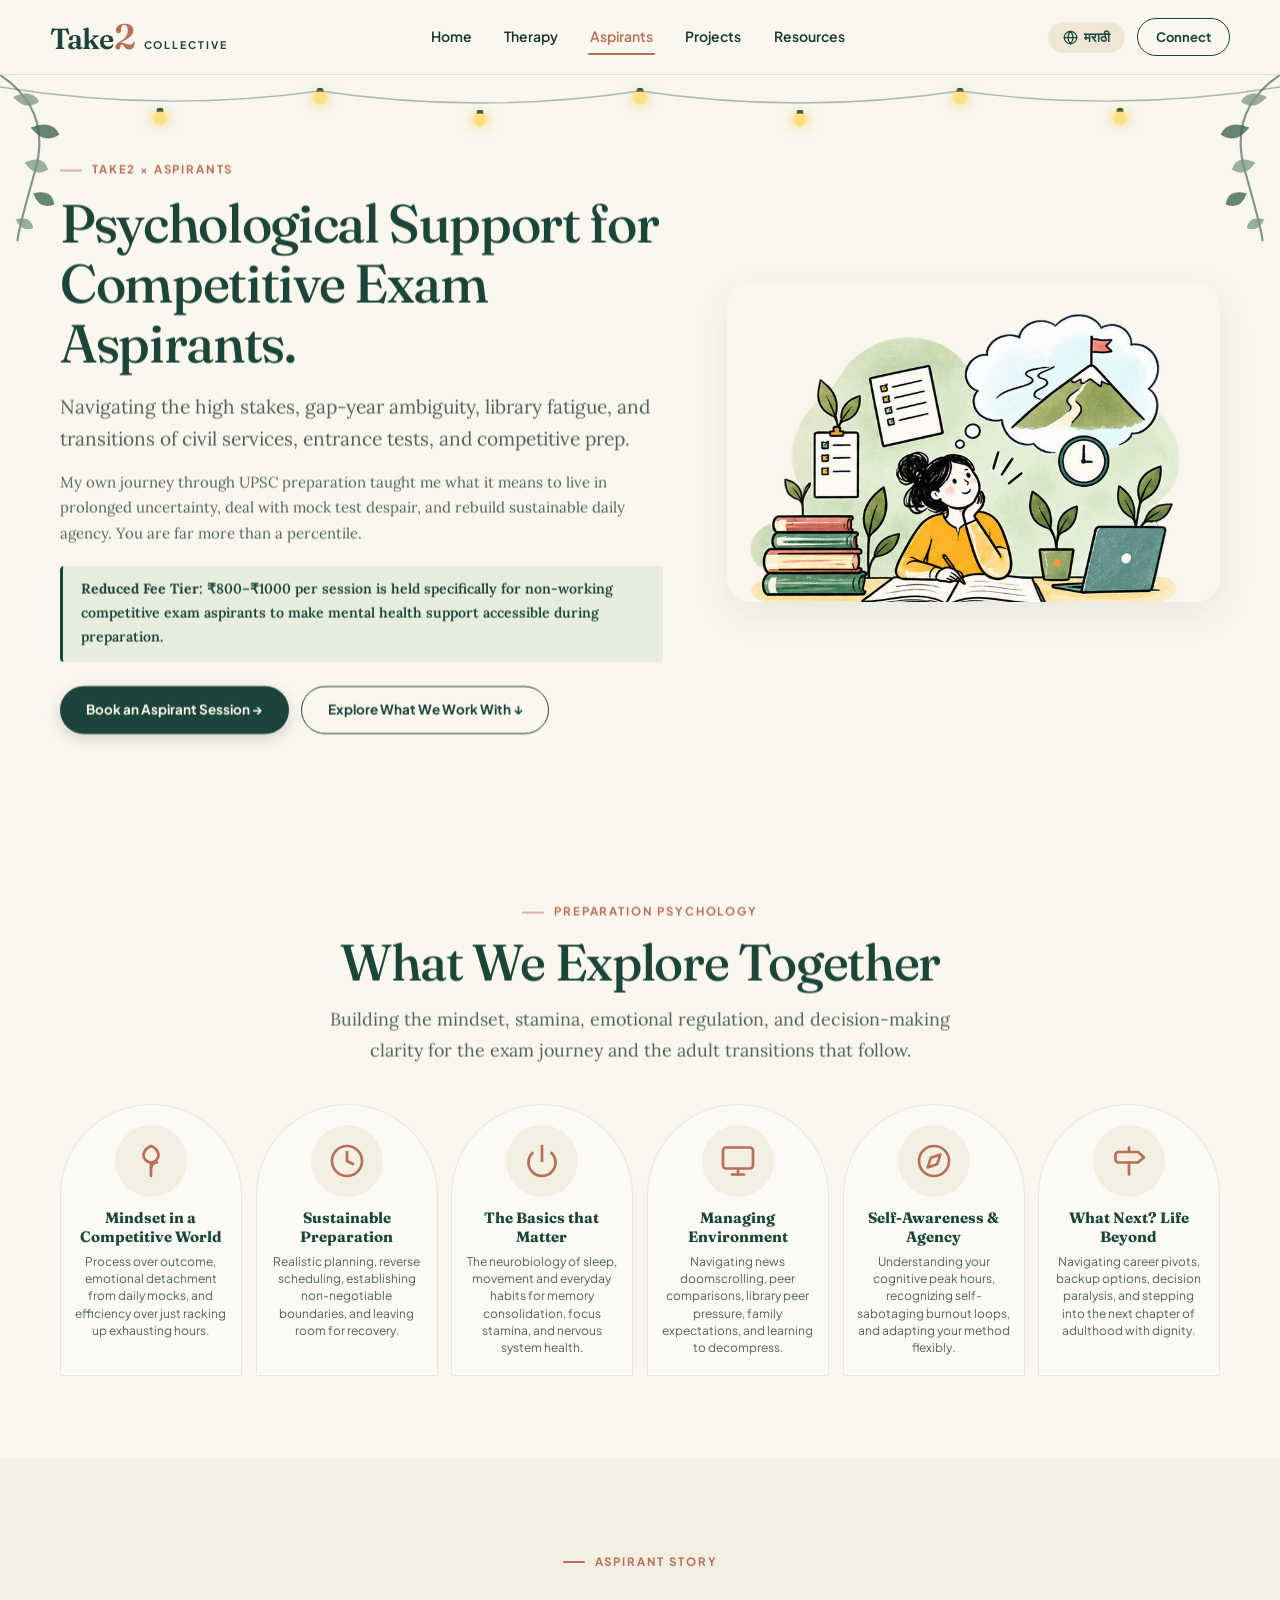
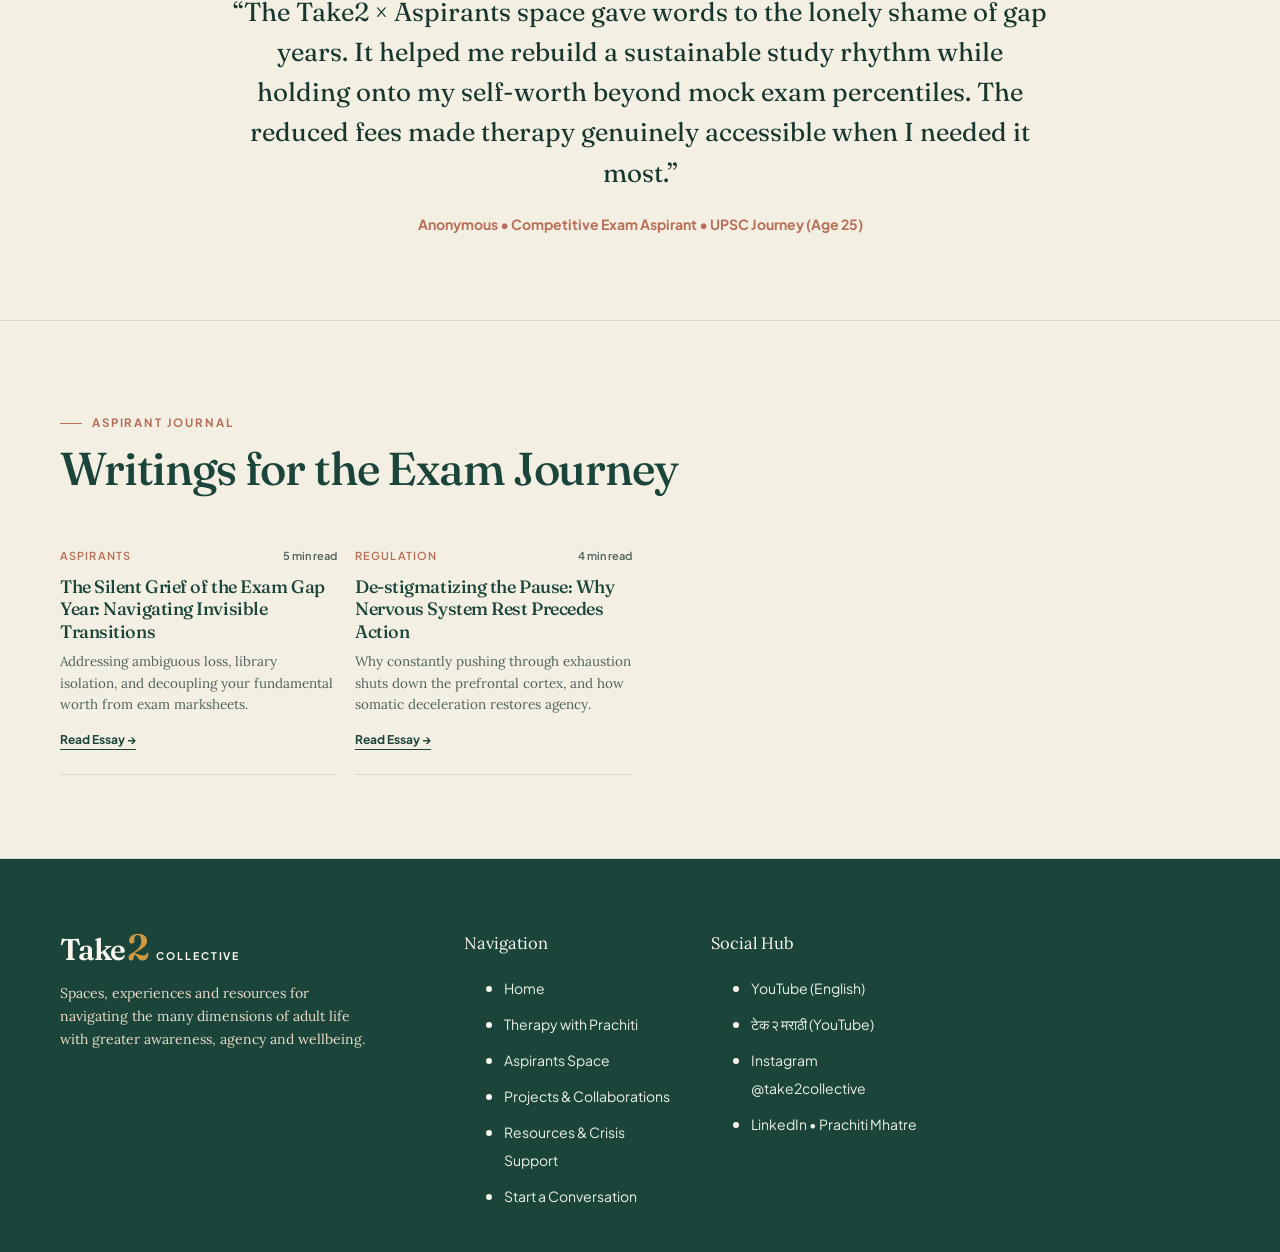
==== aspirants.html @ e89d47f2 "Complete warm & cozy website revamp per client Notion feedback: fairy lights, botanical vines, Aspir" ====
<!doctype html>
<html lang="en">
<head>
  <meta charset="utf-8">
  <meta name="viewport" content="width=device-width, initial-scale=1">
  <meta name="theme-color" content="#1A463B">
  <title>Aspirants — Take2 Collective</title>
  <meta name="description" content="Dedicated psychological support, group circles and wellbeing spaces for competitive exam aspirants (UPSC, state services, entrance exams) and academic transitions.">
  <link rel="icon" type="image/svg+xml" href="data:image/svg+xml,%3Csvg xmlns='http://www.w3.org/2000/svg' viewBox='0 0 64 64'%3E%3Crect width='64' height='64' rx='17' fill='%231D443C'/%3E%3Cpath d='M13 42c8-13 16-21 25-22 8-1 13 3 13 9 0 8-9 13-21 16' fill='none' stroke='%23F8F5EB' stroke-width='6' stroke-linecap='round'/%3E%3Ccircle cx='45' cy='17' r='5' fill='%23D6A33B'/%3E%3C/svg%3E">
  <link rel="stylesheet" href="styles.css">
</head>
<body>
  <!-- Top Reading Progress Indicator -->
  <div class="scroll-progress-line" id="scrollProgressLine" aria-hidden="true"></div>

  <a class="skip" href="#main">Skip to content</a>

  <!-- Header -->
  <header class="site-header" id="siteHeader">
    <div class="header-inner">
      <a class="brand" href="index.html" aria-label="Take2 Collective home">
        Take<span class="brand-mark">2</span><span>Collective</span>
      </a>
      
      <nav class="desktop-nav" aria-label="Main navigation">
        <a href="index.html" data-i18n="nav.home">Home</a>
        <a href="therapy.html" data-i18n="nav.therapy">Therapy</a>
        <a href="aspirants.html" aria-current="page" data-i18n="nav.aspirants">Aspirants</a>
        <a href="projects.html" data-i18n="nav.projects">Projects</a>
        <a href="resources.html" data-i18n="nav.resources">Resources</a>
      </nav>

      <div class="header-actions">
        <button type="button" class="lang-toggle-btn" aria-label="Switch language to Marathi">
          <svg width="15" height="15" viewBox="0 0 24 24" fill="none" stroke="currentColor" stroke-width="2" stroke-linecap="round" stroke-linejoin="round">
            <circle cx="12" cy="12" r="10"></circle>
            <line x1="2" y1="12" x2="22" y2="12"></line>
            <path d="M12 2a15.3 15.3 0 0 1 4 10 15.3 15.3 0 0 1-4 10 15.3 15.3 0 0 1-4-10 15.3 15.3 0 0 1 4-10z"></path>
          </svg>
          <span class="lang-label">मराठी</span>
        </button>
        <a class="nav-cta" href="connect.html" data-i18n="nav.cta">Connect</a>
      </div>

      <details class="mobile-nav">
        <summary>Menu</summary>
        <nav aria-label="Mobile navigation">
          <a href="index.html" data-i18n="nav.home">Home</a>
          <a href="therapy.html" data-i18n="nav.therapy">Therapy</a>
          <a href="aspirants.html" aria-current="page" data-i18n="nav.aspirants">Aspirants</a>
          <a href="projects.html" data-i18n="nav.projects">Projects</a>
          <a href="resources.html" data-i18n="nav.resources">Resources</a>
          <a href="connect.html" data-i18n="nav.connect">Connect</a>
        </nav>
      </details>
    </div>
  </header>

  <main id="main">
    <!-- Aspirants Hero -->
    <section class="page-hero" style="background: var(--sand); border-bottom: 1px solid var(--line); padding: clamp(48px, 6vw, 76px) 0; position: relative; overflow: hidden;">
      <!-- Overhead Fairy Lights Garland -->
      <svg class="fairy-lights-garland" viewBox="0 0 1200 48" preserveAspectRatio="none" aria-hidden="true">
        <defs>
          <radialGradient id="aspirantsBulbGlow" cx="50%" cy="40%" r="50%">
            <stop offset="0%" stop-color="#FFF9D2" />
            <stop offset="45%" stop-color="#FFE180" />
            <stop offset="100%" stop-color="#E29E2E" />
          </radialGradient>
        </defs>
        <path class="fairy-light-wire" d="M0,12 Q150,38 300,16 Q450,40 600,16 Q750,40 900,16 Q1050,38 1200,12" />
        <g class="fairy-bulb" transform="translate(150, 36)"><rect class="fairy-cap" x="-3" y="-3" width="6" height="5" rx="1.5"/><circle class="fairy-bulb-glass" cx="0" cy="7" r="6.5"/></g>
        <g class="fairy-bulb" transform="translate(300, 16)"><rect class="fairy-cap" x="-3" y="-3" width="6" height="5" rx="1.5"/><circle class="fairy-bulb-glass" cx="0" cy="7" r="6.5"/></g>
        <g class="fairy-bulb" transform="translate(450, 38)"><rect class="fairy-cap" x="-3" y="-3" width="6" height="5" rx="1.5"/><circle class="fairy-bulb-glass" cx="0" cy="7" r="6.5"/></g>
        <g class="fairy-bulb" transform="translate(600, 16)"><rect class="fairy-cap" x="-3" y="-3" width="6" height="5" rx="1.5"/><circle class="fairy-bulb-glass" cx="0" cy="7" r="6.5"/></g>
        <g class="fairy-bulb" transform="translate(750, 38)"><rect class="fairy-cap" x="-3" y="-3" width="6" height="5" rx="1.5"/><circle class="fairy-bulb-glass" cx="0" cy="7" r="6.5"/></g>
        <g class="fairy-bulb" transform="translate(900, 16)"><rect class="fairy-cap" x="-3" y="-3" width="6" height="5" rx="1.5"/><circle class="fairy-bulb-glass" cx="0" cy="7" r="6.5"/></g>
        <g class="fairy-bulb" transform="translate(1050, 36)"><rect class="fairy-cap" x="-3" y="-3" width="6" height="5" rx="1.5"/><circle class="fairy-bulb-glass" cx="0" cy="7" r="6.5"/></g>
      </svg>

      <!-- Corner Botanical Vines -->
      <svg class="botanical-vine-corner botanical-vine-left" viewBox="0 0 160 200" fill="none" aria-hidden="true">
        <path d="M0,0 Q60,40 40,110 T20,190" stroke="#1B453A" stroke-width="2.5" opacity="0.6"/>
        <path d="M15,25 Q35,15 45,30 Q30,42 15,25 Z" fill="#6D8B74" opacity="0.75"/>
        <path d="M35,60 Q60,50 68,68 Q50,80 35,60 Z" fill="#2E5A44" opacity="0.8"/>
        <path d="M28,100 Q50,90 55,108 Q40,118 28,100 Z" fill="#6D8B74" opacity="0.75"/>
        <path d="M38,135 Q60,130 62,148 Q45,155 38,135 Z" fill="#2E5A44" opacity="0.8"/>
        <path d="M18,165 Q35,160 38,175 Q25,180 18,165 Z" fill="#6D8B74" opacity="0.75"/>
      </svg>
      <svg class="botanical-vine-corner botanical-vine-right" viewBox="0 0 160 200" fill="none" aria-hidden="true">
        <path d="M0,0 Q60,40 40,110 T20,190" stroke="#1B453A" stroke-width="2.5" opacity="0.6"/>
        <path d="M15,25 Q35,15 45,30 Q30,42 15,25 Z" fill="#6D8B74" opacity="0.75"/>
        <path d="M35,60 Q60,50 68,68 Q50,80 35,60 Z" fill="#2E5A44" opacity="0.8"/>
        <path d="M28,100 Q50,90 55,108 Q40,118 28,100 Z" fill="#6D8B74" opacity="0.75"/>
        <path d="M38,135 Q60,130 62,148 Q45,155 38,135 Z" fill="#2E5A44" opacity="0.8"/>
        <path d="M18,165 Q35,160 38,175 Q25,180 18,165 Z" fill="#6D8B74" opacity="0.75"/>
      </svg>

      <div class="wrap" style="display: grid; grid-template-columns: 1.1fr 0.9fr; align-items: center; gap: clamp(28px, 5vw, 64px); position: relative; z-index: 2;">
        <div class="reveal-on-scroll">
          <span class="eyebrow">Take2 &times; Aspirants</span>
          <h1 style="font-size: clamp(36px, 4.2vw, 58px); margin: 14px 0 16px;">
            Psychological Support for Competitive Exam Aspirants.
          </h1>
          <p class="lead" style="margin-bottom: 14px;">
            Navigating the high stakes, gap-year ambiguity, library fatigue, and transitions of civil services, entrance tests, and competitive prep.
          </p>
          <p style="font-size: 15px; color: var(--muted); margin-bottom: 20px;">
            My own journey through UPSC preparation taught me what it means to live in prolonged uncertainty, deal with mock test despair, and rebuild sustainable daily agency. You are far more than a percentile.
          </p>

          <div style="background: rgba(223, 234, 214, 0.7); border-left: 3px solid var(--moss); padding: 12px 18px; border-radius: 4px; margin-bottom: 24px;">
            <p style="margin: 0; font-size: 14px; color: var(--moss); font-weight: 600;">
              <strong>Reduced Fee Tier:</strong> ₹800–₹1000 per session is held specifically for non-working competitive exam aspirants to make mental health support accessible during preparation.
            </p>
          </div>

          <div class="button-row">
            <a class="button button-primary" href="https://forms.gle/K35eiPrayfF6hj1S9" target="_blank" rel="noopener noreferrer">
              Book an Aspirant Session &rarr;
            </a>
            <a class="button button-outline" href="#aspirant-pillars">
              Explore What We Work With &darr;
            </a>
          </div>
        </div>

        <figure class="reveal-on-scroll reveal-slide-right" style="margin: 0; border-radius: var(--radius-soft); overflow: hidden; box-shadow: 0 12px 36px rgba(27, 69, 58, 0.08);">
          <img src="project-aspirants.png" alt="Aspirant studying in a serene, plant-filled room with warm lamp and notebook" width="1024" height="768">
        </figure>
      </div>
    </section>

    <!-- The 6 Focus Areas for Aspirants & Exam Transitions (From Brief & Mockup) -->
    <section class="section" id="aspirant-pillars">
      <div class="wrap">
        <div class="centered-heading reveal-on-scroll">
          <span class="eyebrow">Preparation Psychology</span>
          <h2>What We Explore Together</h2>
          <p>
            Building the mindset, stamina, emotional regulation, and decision-making clarity for the exam journey and the adult transitions that follow.
          </p>
        </div>

        <div class="project-boards-grid reveal-stagger">
          <!-- 01 -->
          <div class="board-arch-card reveal-on-scroll">
            <div class="board-arch-icon" aria-hidden="true">
              <svg viewBox="0 0 24 24" fill="none" stroke="currentColor" stroke-width="1.8" stroke-linecap="round" stroke-linejoin="round">
                <path d="M12 22v-9"/>
                <path d="M12 13a5 5 0 0 0 5-5c0-4-5-6-5-6s-5 2-5 6a5 5 0 0 0 5 5z"/>
                <path d="M12 17a4 4 0 0 1 4-4"/>
              </svg>
            </div>
            <h4>Mindset in a Competitive World</h4>
            <p>Process over outcome, emotional detachment from daily mocks, and efficiency over just racking up exhausting hours.</p>
          </div>

          <!-- 02 -->
          <div class="board-arch-card reveal-on-scroll">
            <div class="board-arch-icon" aria-hidden="true">
              <svg viewBox="0 0 24 24" fill="none" stroke="currentColor" stroke-width="1.8" stroke-linecap="round" stroke-linejoin="round">
                <circle cx="12" cy="12" r="10"/>
                <polyline points="12 6 12 12 16 14"/>
              </svg>
            </div>
            <h4>Sustainable Preparation</h4>
            <p>Realistic planning, reverse scheduling, establishing non-negotiable boundaries, and leaving room for recovery.</p>
          </div>

          <!-- 03 -->
          <div class="board-arch-card reveal-on-scroll">
            <div class="board-arch-icon" aria-hidden="true">
              <svg viewBox="0 0 24 24" fill="none" stroke="currentColor" stroke-width="1.8" stroke-linecap="round" stroke-linejoin="round">
                <path d="M18.36 6.64a9 9 0 1 1-12.73 0"/>
                <line x1="12" y1="2" x2="12" y2="12"/>
              </svg>
            </div>
            <h4>The Basics that Matter</h4>
            <p>The neurobiology of sleep, movement and everyday habits for memory consolidation, focus stamina, and nervous system health.</p>
          </div>

          <!-- 04 -->
          <div class="board-arch-card reveal-on-scroll">
            <div class="board-arch-icon" aria-hidden="true">
              <svg viewBox="0 0 24 24" fill="none" stroke="currentColor" stroke-width="1.8" stroke-linecap="round" stroke-linejoin="round">
                <rect width="20" height="14" x="2" y="3" rx="2"/>
                <line x1="8" y1="21" x2="16" y2="21"/>
                <line x1="12" y1="17" x2="12" y2="21"/>
              </svg>
            </div>
            <h4>Managing Environment</h4>
            <p>Navigating news doomscrolling, peer comparisons, library peer pressure, family expectations, and learning to decompress.</p>
          </div>

          <!-- 05 -->
          <div class="board-arch-card reveal-on-scroll">
            <div class="board-arch-icon" aria-hidden="true">
              <svg viewBox="0 0 24 24" fill="none" stroke="currentColor" stroke-width="1.8" stroke-linecap="round" stroke-linejoin="round">
                <circle cx="12" cy="12" r="10"/>
                <polygon points="16.24 7.76 14.12 14.12 7.76 16.24 9.88 9.88 16.24 7.76"/>
              </svg>
            </div>
            <h4>Self-Awareness &amp; Agency</h4>
            <p>Understanding your cognitive peak hours, recognizing self-sabotaging burnout loops, and adapting your method flexibly.</p>
          </div>

          <!-- 06 -->
          <div class="board-arch-card reveal-on-scroll">
            <div class="board-arch-icon" aria-hidden="true">
              <svg viewBox="0 0 24 24" fill="none" stroke="currentColor" stroke-width="1.8" stroke-linecap="round" stroke-linejoin="round">
                <path d="M18 6H5a2 2 0 0 0-2 2v3a2 2 0 0 0 2 2h13l4-3.5L18 6Z"/>
                <path d="M12 13v8"/>
                <path d="M12 3v3"/>
              </svg>
            </div>
            <h4>What Next? Life Beyond</h4>
            <p>Navigating career pivots, backup options, decision paralysis, and stepping into the next chapter of adulthood with dignity.</p>
          </div>
        </div>
      </div>
    </section>

    <!-- Testimonial Highlight -->
    <section class="section" style="background: var(--sand-warm);">
      <div class="wrap" style="max-width: 820px; margin: auto; text-align: center;">
        <span class="eyebrow">Aspirant Story</span>
        <blockquote style="margin: 20px 0; font-family: var(--serif-display); font-size: clamp(20px, 2.4vw, 26px); color: var(--forest); line-height: 1.55;">
          &ldquo;The Take2 &times; Aspirants space gave words to the lonely shame of gap years. It helped me rebuild a sustainable study rhythm while holding onto my self-worth beyond mock exam percentiles. The reduced fees made therapy genuinely accessible when I needed it most.&rdquo;
        </blockquote>
        <p style="font-family: var(--sans); font-size: 14px; font-weight: 700; color: var(--terra); margin: 0;">
          Anonymous &bull; Competitive Exam Aspirant &bull; UPSC Journey (Age 25)
        </p>
      </div>
    </section>

    <!-- Curated Aspirant Reads -->
    <section class="section journal-section">
      <div class="wrap">
        <div class="section-head reveal-on-scroll">
          <div>
            <span class="eyebrow">Aspirant Journal</span>
            <h2>Writings for the Exam Journey</h2>
          </div>
        </div>

        <div class="articles-grid reveal-stagger">
          <article class="article-card reveal-on-scroll">
            <div class="article-meta">
              <span class="article-category">Aspirants</span>
              <span>5 min read</span>
            </div>
            <h3>The Silent Grief of the Exam Gap Year: Navigating Invisible Transitions</h3>
            <p>Addressing ambiguous loss, library isolation, and decoupling your fundamental worth from exam marksheets.</p>
            <button type="button" class="article-read-btn" data-open-article="aspirants-silent-grief">Read Essay &rarr;</button>
          </article>

          <article class="article-card reveal-on-scroll">
            <div class="article-meta">
              <span class="article-category">Regulation</span>
              <span>4 min read</span>
            </div>
            <h3>De-stigmatizing the Pause: Why Nervous System Rest Precedes Action</h3>
            <p>Why constantly pushing through exhaustion shuts down the prefrontal cortex, and how somatic deceleration restores agency.</p>
            <button type="button" class="article-read-btn" data-open-article="pause-regulation">Read Essay &rarr;</button>
          </article>
        </div>
      </div>
    </section>
  </main>

  <!-- Footer -->
  <footer class="site-footer">
    <div class="wrap footer-grid">
      <div class="footer-brand-col">
        <a class="brand" href="index.html" style="color: var(--sand);">
          Take<span class="brand-mark" style="color: var(--amber);">2</span><span>Collective</span>
        </a>
        <p style="margin-top: 14px; font-size: 14px; color: #E8DCC7; line-height: 1.65; max-width: 320px;">
          Spaces, experiences and resources for navigating the many dimensions of adult life with greater awareness, agency and wellbeing.
        </p>
      </div>

      <div class="footer-links-col">
        <span class="footer-col-title">Navigation</span>
        <ul class="footer-links">
          <li><a href="index.html">Home</a></li>
          <li><a href="therapy.html">Therapy with Prachiti</a></li>
          <li><a href="aspirants.html">Aspirants Space</a></li>
          <li><a href="projects.html">Projects &amp; Collaborations</a></li>
          <li><a href="resources.html">Resources &amp; Crisis Support</a></li>
          <li><a href="connect.html">Start a Conversation</a></li>
        </ul>
      </div>

      <div class="footer-links-col">
        <span class="footer-col-title">Social Hub</span>
        <ul class="footer-links">
          <li><a href="https://youtube.com" target="_blank" rel="noopener noreferrer">YouTube (English)</a></li>
          <li><a href="https://youtube.com" target="_blank" rel="noopener noreferrer">टेक २ मराठी (YouTube)</a></li>
          <li><a href="https://instagram.com" target="_blank" rel="noopener noreferrer">Instagram @take2collective</a></li>
          <li><a href="https://www.linkedin.com/in/prachitimhatre1503" target="_blank" rel="noopener noreferrer">LinkedIn &bull; Prachiti Mhatre</a></li>
        </ul>
      </div>
    </div>
  </footer>

  <!-- Article Modal Reader -->
  <div class="take2-modal" id="articleModal" role="dialog" aria-modal="true" aria-hidden="true" aria-labelledby="modalArticleTitle">
    <div class="modal-backdrop"></div>
    <div class="modal-panel">
      <button type="button" class="modal-close-btn" id="closeModalBtn" aria-label="Close article">&times;</button>
      <div class="article-modal-header">
        <div class="article-meta">
          <span class="article-category" id="modalArticleCategory">Category</span>
          <span id="modalArticleTime">Read Time</span>
        </div>
        <h2 id="modalArticleTitle">Article Title</h2>
      </div>
      <div class="article-modal-body" id="modalArticleBody"></div>
    </div>
  </div>

  <script src="script.js"></script>
</body>
</html>
---- styles.css ----
/* ==========================================================================
   Take2 Collective - Completely Unboxed Cozy Sanctuary Stylesheet
   Free-flowing typography, zero rigid boxes, organic botanical elements,
   warm earthy green palette (Moss, Sage, Oat, Sand, Terracotta, Amber).
   ========================================================================== */

@import url('https://fonts.googleapis.com/css2?family=Fraunces:ital,opsz,wght,SOFT,WONK@0,9..144,300..600,0..100,0..1;1,9..144,300..600,0..100,0..1&family=Lora:ital,wght@0,400;0,500;0,600;1,400;1,500&family=Plus+Jakarta+Sans:ital,wght@0,400;0,500;0,600;0,700;1,400&display=swap');

:root {
  /* Warm & Green Palette */
  --sand: #FAF7EF;
  --sand-warm: #F4EFE3;
  --sand-light: #FCFAF4;
  --oat: #EFE6D6;
  --oat-light: #F7F2E8;
  --sage: #DFEAD6;
  --sage-soft: #EDF4E7;
  --moss: #1B453A;
  --moss-light: #2B574B;
  --moss-deep: #13332A;
  --terra: #B86F58;
  --terra-soft: #D68B74;
  --amber: #CF9841;
  --ink: #17362E;
  --muted: #4F635C;
  --subtle-border: rgba(27, 69, 58, 0.12);
  --soft-shadow: 0 10px 30px rgba(27, 69, 58, 0.06);
  --glow-warm: 0 16px 36px rgba(27, 69, 58, 0.09);
  
  /* Free-Flowing Literary Typography */
  --serif-display: 'Fraunces', Georgia, serif;
  --serif-body: 'Lora', Georgia, serif;
  --sans: 'Plus Jakarta Sans', -apple-system, BlinkMacSystemFont, sans-serif;
  
  --radius-pill: 999px;
  --radius-organic: 32px 24px 36px 20px;
  --radius-soft: 24px;
  --transition: all 0.4s cubic-bezier(0.16, 1, 0.3, 1);
}

*, *::before, *::after {
  box-sizing: border-box;
}

html {
  scroll-behavior: smooth;
  overflow-x: clip;
}

body {
  margin: 0;
  background-color: var(--sand);
  color: var(--ink);
  font-family: var(--serif-body);
  font-size: 16.5px;
  line-height: 1.7;
  -webkit-font-smoothing: antialiased;
  overflow-x: clip;
}

/* --- Top Reading / Flow Progress Indicator --- */
.scroll-progress-line {
  position: fixed;
  top: 0;
  left: 0;
  height: 3.5px;
  width: 0%;
  background: linear-gradient(90deg, var(--terra) 0%, var(--amber) 50%, var(--moss) 100%);
  z-index: 9999;
  transition: width 0.08s ease-out;
  pointer-events: none;
}

img {
  max-width: 100%;
  height: auto;
  display: block;
}

a {
  color: inherit;
  transition: var(--transition);
}

button, a {
  touch-action: manipulation;
}

a:focus-visible, summary:focus-visible, button:focus-visible {
  outline: 2px solid var(--terra);
  outline-offset: 4px;
}

::selection {
  background: var(--sage);
  color: var(--moss);
}

.skip {
  position: absolute;
  left: 16px;
  top: -80px;
  z-index: 100;
  background: var(--sand);
  color: var(--ink);
  padding: 8px 16px;
  border-radius: var(--radius-pill);
  font-family: var(--sans);
  font-weight: 600;
  font-size: 13px;
  box-shadow: var(--soft-shadow);
}
.skip:focus {
  top: 14px;
}

/* --- Layout Containers --- */
.wrap {
  width: min(100% - 44px, 1160px);
  margin-inline: auto;
}

.section {
  padding: clamp(52px, 6.5vw, 84px) 0;
  position: relative;
}

.section-head {
  display: flex;
  align-items: flex-end;
  justify-content: space-between;
  gap: 28px;
  margin-bottom: 36px;
}

.section-head h2 {
  max-width: 660px;
  margin: 10px 0 0;
}

.centered-heading {
  text-align: center;
  max-width: 760px;
  margin: 0 auto 38px;
}

.centered-heading h2 {
  margin: 12px auto 14px;
  font-size: clamp(34px, 4vw, 52px);
}

.centered-heading p {
  max-width: 620px;
  margin: auto;
  color: var(--muted);
  font-size: clamp(16px, 1.4vw, 19.5px);
}

/* --- Free-Flowing Typography --- */
h1, h2, h3, h4, p {
  margin-top: 0;
}

h1, h2, h3, .quote {
  font-family: var(--serif-display);
  font-weight: 500;
  line-height: 1.12;
  letter-spacing: -0.025em;
  color: var(--moss);
}

h1 { font-size: clamp(40px, 4.8vw, 66px); }
h2 { font-size: clamp(32px, 3.6vw, 48px); }
h3 { font-size: clamp(23px, 2.4vw, 34px); }
h4 { font-size: clamp(18px, 1.7vw, 24px); }

.lead {
  font-size: clamp(17px, 1.5vw, 20.5px);
  line-height: 1.7;
  color: var(--muted);
}

.eyebrow {
  display: inline-flex;
  align-items: center;
  gap: 10px;
  color: var(--terra);
  font-family: var(--sans);
  font-size: 11.5px;
  font-weight: 700;
  letter-spacing: 0.16em;
  text-transform: uppercase;
}

.eyebrow::before {
  content: '';
  height: 1.5px;
  width: 22px;
  background: var(--terra);
  border-radius: 99px;
}

.small-label {
  font-family: var(--sans);
  font-size: 11px;
  font-weight: 700;
  letter-spacing: 0.15em;
  text-transform: uppercase;
  color: var(--terra);
}

/* --- Botanical Mark & Divider Element --- */
.botanical-divider {
  display: flex;
  align-items: center;
  justify-content: center;
  gap: 16px;
  margin: 30px auto;
  color: var(--moss);
  opacity: 0.7;
}

.botanical-divider::before,
.botanical-divider::after {
  content: '';
  height: 1px;
  width: 60px;
  background: currentColor;
  opacity: 0.3;
}

/* --- Site Header (Sticky Cozy Navigation with Soft Blur) --- */
.site-header {
  position: sticky;
  top: 0;
  z-index: 100;
  background: rgba(250, 247, 239, 0.94);
  backdrop-filter: blur(12px);
  -webkit-backdrop-filter: blur(12px);
  border-bottom: 1px solid var(--subtle-border);
  transition: box-shadow 0.3s ease;
}

.site-header.is-scrolled {
  box-shadow: 0 6px 24px rgba(27, 69, 58, 0.08);
}

.header-inner {
  max-width: 1360px;
  margin: auto;
  min-height: 74px;
  padding: 0 clamp(20px, 4vw, 50px);
  display: flex;
  align-items: center;
  justify-content: space-between;
  gap: 20px;
}

.brand {
  display: inline-flex;
  align-items: baseline;
  text-decoration: none;
  font-family: var(--serif-display);
  font-size: 29px;
  font-weight: 600;
  line-height: 1;
  letter-spacing: -0.04em;
  color: var(--moss);
}

.brand-mark {
  color: var(--terra);
  font-size: 1.22em;
  font-family: var(--serif-display);
  letter-spacing: -0.08em;
  margin-left: 2px;
}

.brand span:last-child {
  font-family: var(--sans);
  font-size: 10.5px;
  font-weight: 700;
  letter-spacing: 0.18em;
  text-transform: uppercase;
  margin-left: 10px;
  color: var(--moss);
}

.desktop-nav {
  display: flex;
  gap: clamp(16px, 2.2vw, 32px);
  align-items: center;
  font-family: var(--sans);
}

.desktop-nav a {
  text-decoration: none;
  font-size: 14px;
  font-weight: 600;
  color: var(--ink);
  padding: 6px 2px;
  position: relative;
}

.desktop-nav a:hover,
.desktop-nav a[aria-current="page"] {
  color: var(--terra);
}

.desktop-nav a[aria-current="page"]::after {
  content: '';
  position: absolute;
  bottom: 0;
  left: 0;
  right: 0;
  height: 2px;
  background: var(--terra);
  border-radius: 99px;
}

.header-actions {
  display: flex;
  align-items: center;
  gap: 12px;
}

.lang-toggle-btn {
  display: inline-flex;
  align-items: center;
  gap: 6px;
  background: var(--oat);
  color: var(--moss);
  border: none;
  border-radius: var(--radius-pill);
  padding: 7px 15px;
  font-family: var(--sans);
  font-size: 13px;
  font-weight: 700;
  cursor: pointer;
  transition: var(--transition);
}

.lang-toggle-btn:hover {
  background: var(--moss);
  color: var(--sand);
}

.nav-cta {
  border: 1.5px solid var(--moss);
  border-radius: var(--radius-pill);
  padding: 7px 18px;
  font-family: var(--sans);
  font-size: 13px;
  font-weight: 700;
  text-decoration: none;
  background: transparent;
  color: var(--moss);
  transition: var(--transition);
}

.nav-cta:hover {
  background: var(--moss);
  color: var(--sand);
}

.mobile-nav {
  display: none;
}

.mobile-nav summary {
  list-style: none;
  cursor: pointer;
  font-family: var(--sans);
  font-size: 13.5px;
  font-weight: 700;
  padding: 8px 16px;
  border-radius: var(--radius-pill);
  background: var(--oat);
  color: var(--moss);
  transition: var(--transition);
  display: inline-flex;
  align-items: center;
  gap: 6px;
  border: 1px solid rgba(27, 69, 58, 0.1);
  user-select: none;
}

.mobile-nav summary:hover {
  background: var(--moss);
  color: var(--sand);
}

.mobile-nav summary::-webkit-details-marker {
  display: none;
}

.mobile-nav[open] nav {
  position: absolute;
  top: 100%;
  left: 0;
  right: 0;
  background: rgba(250, 247, 239, 0.98);
  backdrop-filter: blur(14px);
  -webkit-backdrop-filter: blur(14px);
  border-bottom: 2px solid var(--subtle-border);
  padding: 24px clamp(20px, 5vw, 36px);
  display: grid;
  gap: 6px;
  box-shadow: 0 16px 36px rgba(27, 69, 58, 0.12);
  font-family: var(--sans);
  animation: mobileNavReveal 0.28s cubic-bezier(0.16, 1, 0.3, 1);
}

@keyframes mobileNavReveal {
  from { opacity: 0; transform: translateY(-8px); }
  to { opacity: 1; transform: translateY(0); }
}

.mobile-nav nav a {
  text-decoration: none;
  font-weight: 700;
  font-size: 16px;
  color: var(--moss);
  padding: 12px 14px;
  border-radius: 12px;
  transition: var(--transition);
  display: flex;
  align-items: center;
  justify-content: space-between;
}

.mobile-nav nav a:hover,
.mobile-nav nav a[aria-current="page"] {
  background: var(--sage);
  color: var(--moss);
}

/* --- Buttons --- */
.button-row {
  display: flex;
  flex-wrap: wrap;
  align-items: center;
  gap: 12px;
  margin-top: 24px;
}

.button {
  display: inline-flex;
  align-items: center;
  justify-content: center;
  gap: 8px;
  min-height: 48px;
  padding: 11px 26px;
  border-radius: var(--radius-pill);
  text-decoration: none;
  font-family: var(--sans);
  font-size: 13.5px;
  font-weight: 700;
  line-height: 1.3;
  transition: var(--transition);
  cursor: pointer;
  border: none;
}

.button:hover {
  transform: translateY(-2px);
}

.button-primary {
  background: var(--moss);
  color: var(--sand);
  box-shadow: 0 4px 14px rgba(27, 69, 58, 0.2);
}

.button-primary:hover {
  background: var(--moss-deep);
  box-shadow: var(--soft-shadow);
}

.button-outline {
  border: 1.5px solid var(--moss);
  background: transparent;
  color: var(--moss);
}

.button-outline:hover {
  background: var(--oat);
}

.text-link {
  display: inline-flex;
  align-items: center;
  gap: 6px;
  font-family: var(--sans);
  font-size: 13px;
  font-weight: 700;
  text-decoration: none;
  border-bottom: 1px solid currentColor;
  padding-bottom: 2px;
  transition: var(--transition);
}

.text-link:hover {
  color: var(--terra);
  border-color: var(--terra);
  transform: translateX(2px);
}

/* --- HERO SECTION --- */
.home-hero {
  position: relative;
  overflow: hidden;
  background: radial-gradient(circle at 85% 30%, #F1E9D7 0%, var(--sand) 65%);
  border-bottom: 1px solid var(--subtle-border);
}

.home-hero-grid {
  display: grid;
  grid-template-columns: 1.05fr 0.95fr;
  align-items: center;
  gap: clamp(28px, 4.5vw, 64px);
  min-height: 560px;
  padding: clamp(38px, 5vw, 64px) 0;
}

.home-hero-copy {
  position: relative;
  z-index: 2;
}

.hero-kicker-badge {
  display: inline-flex;
  align-items: center;
  gap: 8px;
  color: var(--moss);
  font-family: var(--sans);
  font-size: 11px;
  font-weight: 700;
  letter-spacing: 0.16em;
  text-transform: uppercase;
  margin-bottom: 16px;
}

.home-hero h1 {
  font-size: clamp(38px, 4.6vw, 64px);
  line-height: 1.08;
  letter-spacing: -0.035em;
  margin-bottom: 16px;
  max-width: 660px;
}

.home-hero h1 em {
  font-style: italic;
  font-weight: 400;
  color: var(--terra);
}

.hero-premise {
  font-size: clamp(16.5px, 1.45vw, 19.5px);
  line-height: 1.7;
  color: var(--ink);
  margin-bottom: 12px;
}

.hero-premise strong {
  color: var(--moss);
  font-weight: 600;
}

.hero-collective-desc {
  font-size: 15px;
  line-height: 1.7;
  color: var(--muted);
  margin-bottom: 22px;
  max-width: 580px;
}

.hero-pillars-row {
  display: flex;
  flex-wrap: wrap;
  gap: 8px;
  margin: 16px 0 24px;
}

.pillar-badge {
  display: inline-flex;
  align-items: center;
  gap: 6px;
  background: rgba(223, 234, 214, 0.6);
  border-radius: var(--radius-pill);
  padding: 5px 14px;
  font-family: var(--sans);
  font-size: 12px;
  font-weight: 600;
  color: var(--moss);
}

/* Hero Sanctuary Showcase (Organic Curved Frame, No Boxes) */
.hero-sanctuary-stage {
  position: relative;
  z-index: 1;
  display: flex;
  flex-direction: column;
  align-items: center;
}

.sanctuary-card {
  position: relative;
  width: 100%;
  max-width: 520px;
  background: var(--sand-light);
  border-radius: var(--radius-organic);
  padding: 18px;
  box-shadow: var(--soft-shadow);
  overflow: hidden;
}

.sanctuary-header {
  display: flex;
  align-items: center;
  justify-content: space-between;
  margin-bottom: 12px;
  padding: 0 4px;
}

.sanctuary-badge {
  display: inline-flex;
  align-items: center;
  gap: 6px;
  color: var(--moss);
  font-family: var(--sans);
  font-size: 11px;
  font-weight: 700;
  letter-spacing: 0.1em;
  text-transform: uppercase;
}

.sanctuary-canvas {
  position: relative;
  width: 100%;
  height: 300px;
  border-radius: 24px;
  background: #E8EEDB;
  overflow: hidden;
  display: flex;
  align-items: center;
  justify-content: center;
}

.sanctuary-img {
  position: relative;
  z-index: 2;
  width: 100%;
  height: 100%;
  object-fit: contain;
  object-position: center bottom;
  transition: opacity 0.3s ease, transform 0.4s ease;
}

.space-switcher-tabs {
  display: flex;
  flex-wrap: wrap;
  gap: 6px;
  margin-top: 14px;
  justify-content: center;
}

.space-tab-btn {
  background: rgba(27, 69, 58, 0.06);
  border: none;
  border-radius: var(--radius-pill);
  padding: 6px 13px;
  font-family: var(--sans);
  font-size: 11.5px;
  font-weight: 700;
  color: var(--ink);
  cursor: pointer;
  transition: var(--transition);
}

.space-tab-btn:hover {
  background: var(--oat);
}

.space-tab-btn.active {
  background: var(--moss);
  color: var(--sand);
}

.sanctuary-caption {
  font-family: var(--serif-display);
  font-style: italic;
  font-size: 14px;
  color: var(--muted);
  text-align: center;
  margin-top: 10px;
  min-height: 36px;
  display: flex;
  align-items: center;
  justify-content: center;
}

.falling-leaf {
  position: absolute;
  z-index: 3;
  width: 24px;
  height: auto;
  pointer-events: none;
  opacity: 0;
  animation: leaf-fall 11s linear infinite;
}
.leaf-one { top: -10%; left: 45%; --start-x: 0px; --end-x: 60px; animation-delay: -1s; }
.leaf-two { top: -10%; left: 78%; width: 20px; --start-x: 0px; --end-x: -65px; animation-delay: -5s; animation-duration: 13s; }
.leaf-three { top: -10%; left: 20%; width: 16px; --start-x: 0px; --end-x: 45px; animation-delay: -8s; animation-duration: 15s; }

@keyframes leaf-fall {
  0% { opacity: 0; transform: translate3d(var(--start-x), -20px, 0) rotate(-35deg); }
  10% { opacity: 0.85; }
  85% { opacity: 0.8; }
  100% { opacity: 0; transform: translate3d(var(--end-x), 360px, 0) rotate(240deg); }
}

/* --- THE TAKE TWO PHILOSOPHY: UNBOXED MANIFESTO SCROLL --- */
.philosophy-strip {
  background: var(--sand-warm);
  border-bottom: 1px solid var(--subtle-border);
  padding: clamp(38px, 5vw, 54px) 0;
}

.manifesto-flow {
  display: grid;
  grid-template-columns: 1.15fr 0.85fr;
  align-items: center;
  gap: clamp(28px, 4vw, 48px);
}

.manifesto-lead {
  font-family: var(--serif-display);
  font-size: clamp(22px, 2.3vw, 29px);
  line-height: 1.4;
  color: var(--moss);
  margin-bottom: 14px;
}

.manifesto-lead em {
  font-style: italic;
  color: var(--terra);
  font-weight: 500;
}

.manifesto-copy p {
  font-size: 15px;
  line-height: 1.75;
  color: var(--muted);
  margin: 0;
}

.manifesto-side {
  border-left: 1.5px solid rgba(27, 69, 58, 0.15);
  padding-left: 28px;
}

.manifesto-side-quote {
  font-family: var(--serif-display);
  font-style: italic;
  font-size: 17px;
  line-height: 1.55;
  color: var(--moss);
  margin-bottom: 16px;
}

.manifesto-pillars-list {
  display: flex;
  flex-wrap: wrap;
  gap: 8px;
}

.manifesto-pill {
  font-family: var(--sans);
  font-size: 11px;
  font-weight: 700;
  text-transform: uppercase;
  letter-spacing: 0.08em;
  background: var(--sage);
  color: var(--moss);
  padding: 4px 12px;
  border-radius: var(--radius-pill);
}

/* --- WHAT TAKE2 OFFERS (NATURAL STORY VIGNETTES, NO HARSH BOXES) --- */
.illustrated-offers {
  background: var(--sand);
}

.offers-top {
  display: grid;
  grid-template-columns: 0.9fr 1.1fr;
  align-items: center;
  gap: 28px;
  margin-bottom: 34px;
}

.offers-intro h2 {
  font-size: clamp(32px, 3.8vw, 48px);
  margin: 10px 0 10px;
}

.house-stage {
  position: relative;
  margin: 0;
  text-align: center;
  overflow: hidden;
}

.house-stage::before {
  content: '';
  position: absolute;
  z-index: 0;
  inset: 15% 10% 12%;
  background: #E8EEDB;
  border-radius: 49% 49% 8px 8px;
}

.house-building {
  position: relative;
  z-index: 1;
  display: block;
  width: min(100%, 480px);
  height: auto;
  margin: auto;
  object-fit: contain;
}

.house-stage figcaption {
  position: relative;
  z-index: 3;
  margin-top: 4px;
  color: var(--moss);
  font-family: var(--serif-display);
  font-size: 15px;
  font-style: italic;
}

.offer-gallery {
  display: grid;
  grid-template-columns: repeat(2, minmax(0, 1fr));
  gap: 24px;
}

.offer-story {
  display: block;
  min-width: 0;
  overflow: hidden;
  border-radius: var(--radius-soft);
  background: var(--sand-light);
  text-decoration: none;
  transition: var(--transition);
  box-shadow: var(--soft-shadow);
}

.offer-story:nth-child(2) { background: #EDF3E7; }
.offer-story:nth-child(3) { background: #F6EFE5; }
.offer-story:nth-child(4) { background: #F3ECE2; }

.offer-story:hover, .offer-story:focus-visible {
  transform: translateY(-5px);
  box-shadow: var(--glow-warm);
}

.offer-visual {
  position: relative;
  height: clamp(190px, 20vw, 260px);
  display: flex;
  align-items: flex-end;
  justify-content: center;
  overflow: hidden;
  padding: 16px 16px 0;
}

.offer-visual::before {
  content: '';
  position: absolute;
  inset: 12% 10% 3%;
  border-radius: 50% 50% 16% 16%;
  background: rgba(229, 219, 189, 0.45);
}

.workshop-story .offer-visual::before { background: rgba(236, 204, 175, 0.4); }
.projects-story .offer-visual::before { background: rgba(217, 225, 201, 0.5); }
.resources-story .offer-visual::before { background: rgba(237, 213, 190, 0.42); }

.offer-visual > img:first-child {
  position: relative;
  z-index: 1;
  display: block;
  width: 100%;
  height: 100%;
  object-fit: contain;
  object-position: center bottom;
  transition: transform 0.4s ease;
}

.offer-story:hover .offer-visual > img:first-child {
  transform: scale(1.03) translateY(-3px);
}

.cat-tail {
  position: absolute !important;
  z-index: 2;
  width: 12% !important;
  height: auto !important;
  left: 70%;
  top: 58%;
  transform-origin: 18% 64%;
  pointer-events: none;
  animation: tail-swish 4.8s ease-in-out infinite;
}

.offer-story-copy {
  display: grid;
  grid-template-columns: 32px 1fr 28px;
  align-items: start;
  gap: 12px;
  padding: 18px 22px 20px;
  background: rgba(250, 247, 239, 0.9);
  min-height: 114px;
}

.offer-index {
  font-family: var(--serif-display);
  font-size: 24px;
  line-height: 1;
  color: var(--terra);
}

.offer-story h3 {
  font-size: clamp(20px, 1.9vw, 25px);
  line-height: 1.15;
  margin: 0 0 5px;
}

.offer-story p {
  font-size: 13.5px;
  line-height: 1.5;
  color: var(--muted);
  margin: 0;
}

.story-arrow {
  font-size: 18px;
  line-height: 1;
  justify-self: end;
  transition: transform 0.3s ease;
}

.offer-story:hover .story-arrow {
  transform: translate(3px, -3px);
  color: var(--terra);
}

/* ==========================================================================
   THE 5 SEGMENTS OF ADULTING: 100% UNBOXED & FREE-FLOWING
   No boxes, no rigid rectangular cards, no emojis!
   Custom handcrafted botanical elements & fluid literary storytelling.
   ========================================================================== */
.adulting-section {
  background: var(--sand-warm);
  border-block: 1px solid var(--subtle-border);
  position: relative;
}

.adulting-philosophy-quote {
  max-width: 720px;
  margin: -18px auto 44px;
  text-align: center;
  font-family: var(--serif-display);
  font-style: italic;
  font-size: clamp(17px, 1.55vw, 21px);
  line-height: 1.6;
  color: var(--moss);
}

/* 5 Flowing Columns without borders or card enclosures */
.adulting-flow-stream {
  display: grid;
  grid-template-columns: repeat(5, 1fr);
  gap: clamp(20px, 2.5vw, 36px);
  position: relative;
}

/* Seamless decorative horizontal vine guiding the eye */
.adulting-flow-stream::before {
  content: '';
  position: absolute;
  top: 36px;
  left: 6%;
  right: 6%;
  height: 1.5px;
  background: linear-gradient(90deg, transparent 0%, rgba(27, 69, 58, 0.2) 20%, rgba(27, 69, 58, 0.2) 80%, transparent 100%);
  pointer-events: none;
  z-index: 0;
}

.adulting-aspect {
  position: relative;
  z-index: 1;
  display: flex;
  flex-direction: column;
  transition: var(--transition);
}

.adulting-aspect:hover {
  transform: translateY(-4px);
}

.aspect-header {
  display: flex;
  align-items: center;
  gap: 12px;
  margin-bottom: 14px;
}

.aspect-number {
  font-family: var(--serif-display);
  font-style: italic;
  font-size: 26px;
  color: var(--terra);
  line-height: 1;
}

/* Handcrafted botanical emblem placeholder */
.aspect-botanical-symbol {
  width: 44px;
  height: 44px;
  border-radius: 50%;
  background: var(--sand-light);
  display: flex;
  align-items: center;
  justify-content: center;
  color: var(--moss);
  box-shadow: 0 4px 12px rgba(27, 69, 58, 0.08);
}

.aspect-botanical-symbol svg {
  width: 22px;
  height: 22px;
  stroke-width: 1.6;
}

.adulting-aspect h3 {
  font-size: 22px;
  line-height: 1.2;
  margin: 0 0 4px;
  color: var(--moss);
}

.adulting-aspect .aspect-question {
  font-family: var(--serif-display);
  font-style: italic;
  font-size: 14.5px;
  color: var(--terra);
  margin-bottom: 12px;
  line-height: 1.4;
  font-weight: 500;
}

.adulting-aspect .aspect-text {
  font-size: 13.5px;
  line-height: 1.68;
  color: var(--muted);
  margin: 0 0 16px;
  flex-grow: 1;
}

.aspect-tags-cloud {
  display: flex;
  flex-wrap: wrap;
  gap: 6px;
  margin-top: auto;
}

.aspect-tag-pill {
  font-family: var(--sans);
  font-size: 11px;
  font-weight: 600;
  color: var(--moss);
  background: rgba(223, 234, 214, 0.6);
  padding: 3px 9px;
  border-radius: var(--radius-pill);
}

/* --- REGULATION TOOLKIT (FLOWS WITH A SCROLL, UNBOXED) --- */
.toolkit-section {
  background: var(--sand);
  border-bottom: 1px solid var(--subtle-border);
  position: relative;
}

.toolkit-flow-container {
  max-width: 980px;
  margin: 0 auto;
}

.toolkit-jump-nav {
  display: flex;
  flex-wrap: wrap;
  gap: 10px;
  margin-bottom: 34px;
  justify-content: center;
}

.toolkit-jump-chip {
  background: var(--oat);
  color: var(--moss);
  text-decoration: none;
  font-family: var(--sans);
  font-size: 13px;
  font-weight: 700;
  padding: 8px 18px;
  border-radius: var(--radius-pill);
  transition: var(--transition);
  display: inline-flex;
  align-items: center;
  gap: 6px;
}

.toolkit-jump-chip:hover {
  background: var(--moss);
  color: var(--sand);
  transform: translateY(-2px);
}

.toolkit-stream {
  display: flex;
  flex-direction: column;
  gap: 32px;
}

.toolkit-flow-card {
  background: transparent;
  border-radius: 0;
  padding: clamp(24px, 4vw, 36px) 0;
  box-shadow: none;
  border-bottom: 1px dashed rgba(27, 69, 58, 0.18);
  position: relative;
  transition: var(--transition);
  scroll-margin-top: 100px;
}

.toolkit-flow-card:last-child {
  border-bottom: none;
}

.toolkit-flow-card:hover {
  box-shadow: none;
  transform: none;
}

.toolkit-flow-grid {
  display: grid;
  grid-template-columns: 1.18fr 0.82fr;
  gap: clamp(24px, 4vw, 44px);
  align-items: center;
}

.toolkit-step-badge {
  font-family: var(--sans);
  font-size: 11.5px;
  font-weight: 700;
  text-transform: uppercase;
  letter-spacing: 0.12em;
  color: var(--terra);
  margin-bottom: 8px;
}

.toolkit-copy h3 {
  font-size: clamp(22px, 2.2vw, 27px);
  margin-bottom: 10px;
  color: var(--moss);
}

.toolkit-copy p {
  font-size: 15px;
  line-height: 1.7;
  color: var(--muted);
}

.toolkit-steps-list {
  padding-left: 20px;
  margin: 14px 0;
  font-size: 14px;
  color: var(--ink);
  line-height: 1.7;
}

.toolkit-steps-list li {
  margin-bottom: 8px;
}

/* Breathing Bubble Animation (No Emojis, Pure Serenity) */
.breath-bubble-stage {
  display: flex;
  flex-direction: column;
  align-items: center;
  justify-content: center;
  padding: 28px;
  background: var(--sage-soft);
  border-radius: var(--radius-soft);
  min-height: 240px;
  text-align: center;
}

.breath-circle {
  width: 105px;
  height: 105px;
  border-radius: 50%;
  background: var(--moss);
  opacity: 0.88;
  display: flex;
  align-items: center;
  justify-content: center;
  color: var(--sand);
  font-family: var(--serif-display);
  font-size: 14px;
  font-style: italic;
  animation: breathePacer 8s ease-in-out infinite;
  box-shadow: 0 0 24px rgba(27, 69, 58, 0.2);
}

@keyframes breathePacer {
  0%, 100% { transform: scale(1); opacity: 0.7; }
  35% { transform: scale(1.4); opacity: 1; }
  50% { transform: scale(1.48); opacity: 1; }
  55% { transform: scale(1.48); opacity: 1; }
  90% { transform: scale(1); opacity: 0.7; }
}

.breath-label {
  margin-top: 18px;
  font-family: var(--sans);
  font-size: 12.5px;
  font-weight: 700;
  color: var(--moss);
  letter-spacing: 0.05em;
}

/* --- ABOUT THE FOUNDER --- */
.founder-section {
  background: #EDF3E7;
  border-block: 1px solid var(--subtle-border);
}

.founder {
  display: grid;
  grid-template-columns: 0.85fr 1.15fr;
  gap: clamp(28px, 6vw, 76px);
  align-items: center;
}

.founder-photo {
  border-radius: var(--radius-organic);
  aspect-ratio: 4 / 4.6;
  overflow: hidden;
  box-shadow: var(--soft-shadow);
}

.founder-photo img {
  width: 100%;
  height: 100%;
  object-fit: cover;
  object-position: center 35%;
}

.founder-copy h2 {
  margin-bottom: 6px;
}

.gold-stroke {
  display: block;
  width: 52px;
  height: 3.5px;
  border-radius: 99px;
  background: var(--amber);
  margin: 6px 0 22px;
  transform: rotate(-2deg);
}

.founder-copy .lead {
  font-size: clamp(17px, 1.6vw, 21px);
  margin-bottom: 14px;
  color: var(--moss);
}

.founder-threads-quote {
  font-family: var(--serif-display);
  font-style: italic;
  font-size: 16px;
  line-height: 1.6;
  color: var(--moss);
  margin: 18px 0;
  padding-left: 18px;
  border-left: 2px solid var(--terra);
}

.cozy-lifestyle-note {
  display: inline-flex;
  align-items: center;
  gap: 8px;
  background: var(--sand-light);
  border-radius: var(--radius-pill);
  padding: 6px 16px;
  font-size: 13.5px;
  color: var(--moss);
  font-style: italic;
  margin-top: 14px;
  box-shadow: 0 2px 8px rgba(27, 69, 58, 0.04);
}

/* --- TESTIMONIALS (ARROW-BASED COZY BOX SLIDER) --- */
.testimonials-section {
  background: var(--sand);
  position: relative;
  overflow: hidden;
}

.testimonial-slider-wrapper {
  max-width: 820px;
  margin: 32px auto 0;
  position: relative;
}

.testimonial-carousel {
  position: relative;
}

.testimonial-slide {
  display: none;
  opacity: 0;
  transform: translateY(8px);
  transition: opacity 0.35s ease, transform 0.35s ease;
  background: #FAF7EF;
  border: 1px solid rgba(27, 69, 58, 0.12);
  border-radius: 28px;
  padding: clamp(30px, 4.5vw, 50px);
  box-shadow: 0 10px 32px rgba(27, 69, 58, 0.06);
  position: relative;
}

.testimonial-slide.active {
  display: block;
  opacity: 1;
  transform: translateY(0);
}

.testimonial-quote-mark {
  font-family: var(--serif-display);
  font-size: 64px;
  line-height: 0.8;
  color: var(--terra);
  opacity: 0.55;
  margin-bottom: 12px;
}

.testimonial-quote {
  font-family: var(--serif-display);
  font-size: clamp(18px, 2vw, 24px);
  line-height: 1.55;
  color: var(--forest);
  margin: 0 0 24px;
}

.testimonial-author-row {
  display: flex;
  align-items: center;
  gap: 14px;
  padding-top: 18px;
  border-top: 1px solid rgba(27, 69, 58, 0.09);
}

.author-avatar-badge {
  width: 42px;
  height: 42px;
  border-radius: 50%;
  background: var(--sand-warm);
  display: flex;
  align-items: center;
  justify-content: center;
  color: var(--forest);
  flex-shrink: 0;
}

.author-avatar-badge svg {
  width: 20px;
  height: 20px;
}

.author-name {
  font-family: var(--sans);
  font-weight: 700;
  font-size: 15px;
  color: var(--forest);
}

.author-context {
  font-family: var(--sans);
  font-size: 13px;
  color: var(--muted);
  margin-top: 2px;
}

/* Arrow Navigation Bar */
.testimonial-nav-bar {
  display: flex;
  align-items: center;
  justify-content: center;
  gap: 22px;
  margin-top: 26px;
}

.carousel-arrow {
  width: 46px;
  height: 46px;
  border-radius: 50%;
  background: #FAF7EF;
  border: 1.5px solid var(--forest);
  color: var(--forest);
  display: flex;
  align-items: center;
  justify-content: center;
  cursor: pointer;
  transition: all 0.25s ease;
  box-shadow: 0 4px 12px rgba(27, 69, 58, 0.08);
}

.carousel-arrow:hover {
  background: var(--forest);
  color: var(--sand);
  transform: scale(1.06);
}

.carousel-arrow:active {
  transform: scale(0.96);
}

.carousel-progress-group {
  display: flex;
  align-items: center;
  gap: 16px;
}

.carousel-counter {
  font-family: var(--serif-display);
  font-style: italic;
  font-size: 16px;
  font-weight: 700;
  color: var(--terra);
  letter-spacing: 0.08em;
  min-width: 58px;
  text-align: center;
}

.carousel-dots {
  display: flex;
  gap: 8px;
}

.carousel-dot {
  width: 8px;
  height: 8px;
  border-radius: 50%;
  background: rgba(27, 69, 58, 0.22);
  border: none;
  cursor: pointer;
  padding: 0;
  transition: all 0.25s ease;
}

.carousel-dot.active {
  background: var(--forest);
  width: 22px;
  border-radius: 99px;
}

/* --- CURATED ARTICLES / JOURNAL --- */
.journal-section {
  background: var(--sand-warm);
  border-block: 1px solid var(--subtle-border);
}

.articles-grid {
  display: grid;
  grid-template-columns: repeat(4, 1fr);
  gap: 18px;
  margin-top: 26px;
}

.article-card {
  background: transparent;
  border-radius: 0;
  padding: 16px 0 24px;
  display: flex;
  flex-direction: column;
  transition: var(--transition);
  box-shadow: none;
  border-bottom: 1px solid rgba(27, 69, 58, 0.12);
}

.article-card:hover {
  transform: translateY(-2px);
  box-shadow: none;
}

.article-meta {
  display: flex;
  align-items: center;
  justify-content: space-between;
  gap: 8px;
  margin-bottom: 10px;
  font-family: var(--sans);
  font-size: 11px;
  color: var(--muted);
  font-weight: 600;
}

.article-category {
  color: var(--terra);
  text-transform: uppercase;
  letter-spacing: 0.1em;
}

.article-card h3 {
  font-size: 18px;
  line-height: 1.25;
  margin-bottom: 8px;
}

.article-card p {
  font-size: 13.5px;
  line-height: 1.6;
  color: var(--muted);
  margin-bottom: 16px;
  flex-grow: 1;
}

.article-read-btn {
  margin-top: auto;
  align-self: flex-start;
  background: none;
  border: none;
  border-bottom: 1.5px solid var(--moss);
  padding: 0 0 2px;
  font-family: var(--sans);
  font-size: 12px;
  font-weight: 700;
  color: var(--moss);
  cursor: pointer;
  transition: var(--transition);
}

.article-read-btn:hover {
  color: var(--terra);
  border-color: var(--terra);
  transform: translateX(2px);
}

/* --- COLLABORATIONS SECTION --- */
.collaborations-section {
  background: var(--sand);
}

.collaborations-grid {
  display: grid;
  grid-template-columns: repeat(3, 1fr);
  gap: 18px;
  margin-top: 26px;
}

.collab-card {
  background: transparent;
  border-radius: 0;
  padding: 18px 0 22px;
  display: flex;
  gap: 16px;
  align-items: flex-start;
  transition: var(--transition);
  box-shadow: none;
  border-bottom: 1px solid rgba(27, 69, 58, 0.12);
}

.collab-card:hover {
  background: transparent;
  transform: translateX(4px);
}

.collab-icon,
.collab-icon-svg {
  width: 28px;
  height: 28px;
  color: var(--terra);
  flex-shrink: 0;
  margin-top: 2px;
  display: flex;
  align-items: center;
  justify-content: center;
}

.collab-card h3 {
  font-size: 17.5px;
  margin-bottom: 4px;
}

.collab-card p {
  font-size: 13.5px;
  line-height: 1.55;
  color: var(--muted);
  margin: 0;
}

/* --- NEWSLETTER SIGNUP --- */
.newsletter-section {
  background: var(--oat);
  border-block: 1px solid var(--subtle-border);
}

.newsletter-card {
  max-width: 820px;
  margin: 0 auto;
  background: var(--sand-light);
  border-radius: var(--radius-organic);
  padding: clamp(26px, 4.5vw, 44px);
  box-shadow: var(--soft-shadow);
  text-align: center;
}

.newsletter-card h2 {
  font-size: clamp(30px, 3.4vw, 44px);
  margin: 10px 0 8px;
}

.newsletter-card .lead {
  max-width: 580px;
  margin: 0 auto 24px;
  font-size: 15.5px;
}

.newsletter-options-group {
  margin-bottom: 18px;
  text-align: left;
}

.options-title {
  font-family: var(--sans);
  font-size: 11.5px;
  font-weight: 700;
  text-transform: uppercase;
  letter-spacing: 0.1em;
  color: var(--terra);
  margin-bottom: 8px;
  display: block;
}

.edition-radio-row {
  display: flex;
  flex-wrap: wrap;
  justify-content: center;
  gap: 10px;
  margin-bottom: 16px;
}

.radio-pill {
  display: inline-flex;
  align-items: center;
  gap: 7px;
  background: rgba(27, 69, 58, 0.06);
  border-radius: var(--radius-pill);
  padding: 6px 14px;
  font-family: var(--sans);
  font-size: 13px;
  font-weight: 600;
  cursor: pointer;
  transition: var(--transition);
}

.radio-pill:hover {
  background: var(--oat);
}

.radio-pill input[type="radio"] {
  accent-color: var(--moss);
}

.segments-checkbox-grid {
  display: grid;
  grid-template-columns: repeat(2, 1fr);
  gap: 10px;
  max-width: 620px;
  margin: 0 auto 22px;
  text-align: left;
}

.checkbox-item {
  display: flex;
  align-items: center;
  gap: 8px;
  font-family: var(--sans);
  font-size: 13px;
  color: var(--ink);
  cursor: pointer;
}

.checkbox-item input[type="checkbox"] {
  accent-color: var(--moss);
}

.newsletter-input-row {
  display: flex;
  max-width: 500px;
  margin: 0 auto;
  gap: 8px;
}

.newsletter-input {
  flex: 1;
  min-height: 48px;
  padding: 10px 18px;
  border-radius: var(--radius-pill);
  border: 1px solid var(--subtle-border);
  background: #FFFFFF;
  font-family: var(--sans);
  font-size: 14px;
  color: var(--ink);
}

.newsletter-input:focus {
  outline: 2px solid var(--terra);
}

.form-feedback {
  margin-top: 14px;
  font-family: var(--sans);
  font-size: 14px;
  font-weight: 600;
  display: none;
}
.form-feedback.success {
  color: #27624B;
  display: block;
}

/* --- SOCIAL MEDIA HUB --- */
.social-hub-section {
  background: var(--sand);
}

.social-cards-grid {
  display: grid;
  grid-template-columns: repeat(4, 1fr);
  gap: 16px;
  margin-top: 26px;
}

.social-card {
  background: transparent;
  border-radius: 0;
  padding: 16px 0 22px;
  text-decoration: none;
  display: flex;
  flex-direction: column;
  transition: var(--transition);
  box-shadow: none;
  border-bottom: 1px solid rgba(27, 69, 58, 0.12);
}

.social-card:hover {
  transform: translateY(-2px);
  background: transparent;
  box-shadow: none;
}

.social-platform-badge {
  display: inline-flex;
  align-items: center;
  gap: 6px;
  font-family: var(--sans);
  font-size: 11px;
  font-weight: 700;
  text-transform: uppercase;
  letter-spacing: 0.1em;
  color: var(--terra);
  margin-bottom: 8px;
}

.social-card h3 {
  font-size: 18px;
  line-height: 1.25;
  margin-bottom: 5px;
}

.social-lang-tag {
  font-family: var(--sans);
  font-size: 11px;
  font-weight: 700;
  color: var(--moss);
  background: rgba(27, 69, 58, 0.08);
  padding: 2px 8px;
  border-radius: 4px;
  display: inline-block;
  margin-bottom: 10px;
  align-self: flex-start;
}

.social-card p {
  font-size: 13.5px;
  line-height: 1.55;
  color: var(--muted);
  margin: 0;
  flex-grow: 1;
}

.social-card-arrow {
  margin-top: 14px;
  font-family: var(--sans);
  font-size: 13px;
  font-weight: 700;
  color: var(--moss);
  display: inline-flex;
  align-items: center;
  gap: 4px;
}

/* --- CLOSING SECTION --- */
.closing-section {
  background: var(--sand);
  border-top: 1px solid var(--subtle-border);
}

.closing-inner {
  text-align: center;
  max-width: 700px;
}

.closing-inner .eyebrow::before {
  display: none;
}

.closing-inner h2 {
  margin: 12px 0 22px;
}

.closing-inner .button {
  margin: auto;
}

/* --- SITE FOOTER --- */
.site-footer {
  background: var(--moss);
  color: var(--sand);
  padding: clamp(48px, 6vw, 70px) 0 26px;
}

.site-footer a {
  color: var(--sand);
}

.footer-grid {
  display: grid;
  grid-template-columns: 1.4fr 0.8fr 0.8fr 1fr;
  gap: 36px;
}

.site-footer .brand {
  color: var(--sand);
  font-size: 30px;
}

.site-footer .brand-mark {
  color: var(--amber);
}

.site-footer .brand span:last-child {
  color: var(--sand);
}

.site-footer p {
  max-width: 360px;
  margin: 14px 0;
  font-size: 14px;
  color: #DFE5DA;
  line-height: 1.6;
}

.footer-links {
  display: grid;
  align-content: start;
  gap: 8px;
  font-family: var(--sans);
}

.footer-links strong {
  font-size: 11px;
  letter-spacing: 0.14em;
  text-transform: uppercase;
  color: var(--amber);
  margin-bottom: 6px;
}

.footer-links a {
  text-decoration: none;
  font-size: 14px;
  color: #EBF0E6;
}

.footer-links a:hover {
  color: var(--amber);
  text-decoration: underline;
}

.footer-bottom {
  border-top: 1px solid rgba(232, 220, 199, 0.2);
  margin-top: 42px;
  padding-top: 18px;
  display: flex;
  justify-content: space-between;
  gap: 16px;
  font-family: var(--sans);
  font-size: 12px;
  color: #D4DDD0;
}

/* --- TOPIC / SPECIALIZATION GRID (THERAPY PAGE) --- */
.topic-grid {
  display: grid;
  grid-template-columns: repeat(3, 1fr);
  gap: 18px;
  margin-top: 32px;
}

.topic-card {
  background: var(--sand-light) !important;
  border-radius: var(--radius-soft);
  padding: 24px;
  box-shadow: var(--soft-shadow);
}

.topic-card:nth-child(even) {
  background: #EDF3E7 !important;
}

.topic-card h3 {
  font-size: 22px;
  margin: 6px 0 8px;
}

.topic-card p {
  font-size: 13.5px;
  line-height: 1.6;
  color: var(--muted);
  margin: 0;
}

/* --- THERAPEUTIC STANCE (OPEN FLOWING EDITORIAL) --- */
.therapeutic-stance-flow {
  background: transparent;
  border-left: 3px solid var(--forest);
  padding: 8px 0 8px 24px;
}

.stance-tenets-list {
  list-style: none;
  padding: 0;
  margin: 0;
  display: flex;
  flex-direction: column;
  gap: 12px;
  font-size: 15px;
  line-height: 1.65;
  color: var(--forest);
}

.stance-tenets-list li {
  position: relative;
  padding-left: 18px;
}

.stance-tenets-list li::before {
  content: '•';
  position: absolute;
  left: 0;
  color: var(--terra);
  font-size: 18px;
  line-height: 1;
  top: 1px;
}

/* --- THERAPY BOTANICAL TIMELINE (HOW IT WORKS) --- */
.therapy-timeline-section {
  background: #EDF3E7;
  border-block: 1px solid var(--line);
  position: relative;
}

.therapy-timeline {
  max-width: 780px;
  margin: 44px auto 0;
  position: relative;
  padding-left: clamp(52px, 8vw, 84px);
}

.therapy-timeline-stem {
  position: absolute;
  left: clamp(20px, 3.5vw, 32px);
  top: 12px;
  bottom: 24px;
  width: 2.5px;
  background: linear-gradient(180deg, var(--forest) 0%, var(--sage) 65%, rgba(184, 111, 88, 0.4) 100%);
  border-radius: 99px;
  z-index: 0;
}

.timeline-step {
  position: relative;
  margin-bottom: clamp(34px, 5vw, 48px);
  transition: var(--transition);
}

.timeline-step:last-child {
  margin-bottom: 0;
}

.timeline-node {
  position: absolute;
  left: calc(-1 * clamp(52px, 8vw, 84px) + clamp(20px, 3.5vw, 32px) - 21px);
  top: 0;
  width: 44px;
  height: 44px;
  border-radius: 50%;
  background: var(--sand-light);
  border: 2px solid var(--forest);
  display: flex;
  align-items: center;
  justify-content: center;
  box-shadow: 0 4px 14px rgba(27, 69, 58, 0.1);
  z-index: 2;
  transition: all 0.28s ease;
}

.timeline-num {
  font-family: var(--serif-display);
  font-style: italic;
  font-weight: 700;
  font-size: 16px;
  color: var(--terra);
  line-height: 1;
  transition: color 0.28s ease;
}

.timeline-step:hover .timeline-node {
  background: var(--forest);
  border-color: var(--forest);
  transform: scale(1.1);
  box-shadow: 0 6px 18px rgba(27, 69, 58, 0.18);
}

.timeline-step:hover .timeline-num {
  color: var(--sand);
}

.timeline-content {
  padding-left: 8px;
}

.timeline-content h3 {
  font-family: var(--serif-display);
  font-size: clamp(19px, 2.2vw, 22px);
  color: var(--forest);
  margin: 0 0 6px;
  line-height: 1.35;
  font-weight: 600;
}

.timeline-content p {
  font-family: var(--sans);
  font-size: 14.5px;
  line-height: 1.65;
  color: var(--muted);
  margin: 0;
}

/* --- FAQS ACCORDION --- */
.faq {
  max-width: 860px;
  margin: 0 auto;
}

.faq details {
  border-top: 1px solid var(--subtle-border);
  padding: 18px 0;
}

.faq details:last-child {
  border-bottom: 1px solid var(--subtle-border);
}

.faq summary {
  list-style: none;
  cursor: pointer;
  font-family: var(--serif-display);
  font-size: clamp(19px, 2vw, 24px);
  line-height: 1.3;
  display: flex;
  justify-content: space-between;
  align-items: center;
  gap: 20px;
}

.faq summary::-webkit-details-marker {
  display: none;
}

.faq summary::after {
  content: '+';
  font-family: var(--sans);
  font-size: 20px;
  font-weight: 400;
  line-height: 1;
  color: var(--terra);
}

.faq details[open] summary::after {
  content: '−';
}

.faq details p {
  max-width: 720px;
  margin: 12px 0 0;
  font-size: 14.5px;
  line-height: 1.7;
  color: var(--muted);
}

.faq details p + p {
  margin-top: 10px;
}

/* --- PROJECT CARDS --- */
.project-card {
  display: grid;
  grid-template-columns: 50px minmax(220px, 300px) 1fr;
  align-items: center;
  gap: 24px;
  border-top: 1px solid var(--subtle-border);
  padding: 36px 0;
}

.project-card:last-child {
  border-bottom: 1px solid var(--subtle-border);
}

.project-num {
  font-family: var(--serif-display);
  font-size: 36px;
  color: var(--terra);
  align-self: flex-start;
}

.project-thumb {
  width: 100%;
  aspect-ratio: 780 / 504;
  border-radius: var(--radius-soft);
  overflow: hidden;
  box-shadow: var(--soft-shadow);
  background: var(--sand-light);
}

.project-thumb img {
  width: 100%;
  height: 100%;
  object-fit: cover;
  transition: transform 0.4s ease;
}

.project-card:hover .project-thumb img {
  transform: scale(1.04);
}

.project-summary h2 {
  font-size: clamp(26px, 2.8vw, 38px);
  margin: 5px 0 8px;
}

.project-summary .lead {
  font-size: 15.5px;
  line-height: 1.6;
  margin: 0 0 14px;
}

.project-actions-row {
  display: flex;
  flex-wrap: wrap;
  gap: 10px;
  margin-bottom: 12px;
}

.project-btn-sm {
  display: inline-flex;
  align-items: center;
  gap: 6px;
  background: var(--oat);
  border: none;
  border-radius: var(--radius-pill);
  padding: 6px 14px;
  font-family: var(--sans);
  font-size: 12px;
  font-weight: 700;
  color: var(--moss);
  cursor: pointer;
  transition: var(--transition);
}

.project-btn-sm:hover {
  background: var(--moss);
  color: var(--sand);
}

.project-more {
  border-top: 1px solid var(--subtle-border);
  padding-top: 12px;
}

.project-more summary {
  cursor: pointer;
  font-family: var(--sans);
  font-size: 13px;
  font-weight: 700;
  list-style: none;
  display: inline-flex;
  align-items: center;
  gap: 6px;
  color: var(--moss);
}

.project-more summary::after {
  content: '+';
  font-size: 16px;
  line-height: 1;
}

.project-more[open] summary::after {
  content: '−';
}

.project-more p {
  max-width: 640px;
  font-size: 14px;
  line-height: 1.7;
  margin: 12px 0 0;
  color: var(--muted);
}

.project-more .note {
  margin-top: 12px;
  border-left: 3px solid var(--terra);
  padding-left: 12px;
  font-size: 13px;
  color: var(--muted);
}

.framework-steps-row {
  display: flex;
  flex-wrap: wrap;
  gap: 8px;
  margin: 14px 0;
  align-items: center;
}

.framework-step-pill {
  background: var(--sage);
  padding: 4px 12px;
  border-radius: var(--radius-pill);
  font-family: var(--sans);
  font-size: 12px;
  font-weight: 600;
  color: var(--moss);
}

.framework-step-arrow {
  color: var(--terra);
  font-weight: bold;
}

.workshop-gallery-grid {
  display: grid;
  grid-template-columns: repeat(4, 1fr);
  gap: 14px;
  margin-top: 22px;
}

.workshop-photo-card {
  position: relative;
  border-radius: var(--radius-soft);
  overflow: hidden;
  cursor: pointer;
  aspect-ratio: 4 / 3;
  box-shadow: var(--soft-shadow);
}

.workshop-photo-card img {
  width: 100%;
  height: 100%;
  object-fit: cover;
  transition: transform 0.4s ease;
}

.workshop-photo-card:hover img {
  transform: scale(1.05);
}

.photo-caption-overlay {
  position: absolute;
  inset: 0;
  background: rgba(27, 69, 58, 0.75);
  color: var(--sand);
  padding: 12px;
  display: flex;
  align-items: flex-end;
  opacity: 0;
  transition: opacity 0.3s ease;
  font-family: var(--sans);
  font-size: 12px;
  font-weight: 600;
}

.workshop-photo-card:hover .photo-caption-overlay {
  opacity: 1;
}

/* --- CRISIS & RESOURCES (RESOURCES PAGE) --- */
.resource-grid {
  display: grid;
  grid-template-columns: repeat(2, 1fr);
  gap: 18px;
  margin-top: 22px;
}

.resource-card {
  border-radius: var(--radius-soft);
  background: var(--sand-light);
  padding: 26px;
  box-shadow: var(--soft-shadow);
}

.resource-card:nth-child(even) {
  background: #EDF3E7;
}

.resource-card h3 {
  font-size: 24px;
  margin: 6px 0;
}

.phone-numbers-list {
  margin: 10px 0;
  display: flex;
  flex-direction: column;
  gap: 6px;
}

.phone-link {
  font-family: var(--serif-display);
  font-size: clamp(20px, 2.2vw, 26px);
  line-height: 1.2;
  text-decoration: none;
  display: inline-flex;
  align-items: center;
  gap: 6px;
  color: var(--moss);
  font-weight: 600;
}

.phone-link:hover {
  color: var(--terra);
}

.resource-card p {
  margin: 0 0 8px;
  font-size: 13.5px;
  color: var(--muted);
}

/* --- CONTACT CARDS (CONNECT PAGE) --- */
.contact-grid {
  display: grid;
  grid-template-columns: repeat(2, 1fr);
  gap: 20px;
}

.contact-card {
  padding: clamp(24px, 3.5vw, 40px);
  border-radius: var(--radius-soft);
  background: var(--sand-light);
  display: flex;
  flex-direction: column;
  align-items: flex-start;
  box-shadow: var(--soft-shadow);
}

.contact-card:nth-child(2) {
  background: #EDF3E7;
}

.contact-card h2 {
  font-size: clamp(26px, 2.8vw, 38px);
  margin: 8px 0;
}

.contact-card p {
  max-width: 440px;
  font-size: 14px;
  color: var(--muted);
  line-height: 1.65;
}

.contact-card .text-link {
  margin-top: 14px;
}

.contact-card.wide {
  grid-column: span 2;
  background: var(--sand-warm);
}

.contact-art {
  display: block;
  width: 100%;
  height: 190px;
  object-fit: contain;
  margin-bottom: 16px;
}

/* --- CALLOUT BANNERS --- */
.callout {
  border-radius: var(--radius-organic);
  background: #EDF3E7;
  color: var(--ink);
  padding: clamp(26px, 4.5vw, 54px);
  display: flex;
  align-items: center;
  justify-content: space-between;
  gap: 28px;
  box-shadow: var(--soft-shadow);
}

.callout h2 {
  max-width: 600px;
  margin: 6px 0 0;
}

.callout .button {
  flex: none;
}

.split {
  display: grid;
  grid-template-columns: 1fr 1fr;
  gap: clamp(28px, 5.5vw, 84px);
  align-items: flex-start;
}

.split h2 {
  max-width: 460px;
}

.rule-top {
  border-top: 1px solid var(--subtle-border);
}

/* --- MODAL SYSTEM --- */
.take2-modal {
  position: fixed;
  inset: 0;
  z-index: 200;
  display: flex;
  align-items: center;
  justify-content: center;
  padding: 20px;
  opacity: 0;
  visibility: hidden;
  transition: opacity 0.3s ease, visibility 0.3s ease;
}

.take2-modal.is-open {
  opacity: 1;
  visibility: visible;
}

.modal-backdrop {
  position: absolute;
  inset: 0;
  background: rgba(19, 51, 42, 0.7);
  backdrop-filter: blur(4px);
}

.modal-panel {
  position: relative;
  z-index: 2;
  background: var(--sand);
  border-radius: var(--radius-soft);
  max-width: 760px;
  width: 100%;
  max-height: 88vh;
  overflow-y: auto;
  box-shadow: 0 20px 40px rgba(19, 51, 42, 0.25);
  padding: clamp(24px, 4vw, 40px);
  transform: translateY(12px);
  transition: transform 0.3s ease;
}

.take2-modal.is-open .modal-panel {
  transform: translateY(0);
}

.modal-close-btn {
  position: absolute;
  top: 16px;
  right: 18px;
  width: 36px;
  height: 36px;
  border-radius: 50%;
  background: var(--oat);
  border: none;
  display: flex;
  align-items: center;
  justify-content: center;
  font-size: 18px;
  line-height: 1;
  cursor: pointer;
  color: var(--moss);
  transition: var(--transition);
}

.modal-close-btn:hover {
  background: var(--moss);
  color: var(--sand);
}

.article-modal-header {
  margin-bottom: 20px;
  border-bottom: 1px solid var(--subtle-border);
  padding-bottom: 14px;
}

.article-modal-header h2 {
  font-size: clamp(26px, 2.8vw, 38px);
  margin: 6px 0 6px;
}

.article-modal-body {
  font-size: 16px;
  line-height: 1.8;
  color: var(--ink);
}

.article-modal-body h4 {
  margin: 20px 0 8px;
  font-size: 19px;
}

.article-modal-body blockquote {
  margin: 18px 0;
  padding: 12px 18px;
  background: var(--sage-soft);
  border-left: 3px solid var(--terra);
  border-radius: 4px;
  font-family: var(--serif-display);
  font-size: 17px;
  font-style: italic;
  color: var(--moss);
}

.article-modal-body ul, .article-modal-body ol {
  padding-left: 20px;
  margin: 12px 0;
}

.article-modal-body li {
  margin-bottom: 6px;
}

/* Video Stage Simulator */
.video-mock-stage {
  position: relative;
  width: 100%;
  aspect-ratio: 16 / 9;
  background: #1B453A;
  border-radius: var(--radius-soft);
  overflow: hidden;
  display: flex;
  align-items: center;
  justify-content: center;
}

.video-bg-img {
  width: 100%;
  height: 100%;
  object-fit: cover;
  opacity: 0.6;
}

.video-overlay-play {
  position: absolute;
  inset: 0;
  display: flex;
  flex-direction: column;
  align-items: center;
  justify-content: center;
  color: var(--sand);
  text-align: center;
  padding: 20px;
  background: rgba(27, 69, 58, 0.45);
}

.video-overlay-text {
  font-family: var(--serif-display);
  font-size: 18px;
  margin-top: 10px;
}

.video-overlay-sub {
  font-family: var(--sans);
  font-size: 13px;
  color: #DFE8DB;
  margin-top: 4px;
}

.video-notes-box {
  background: #EDF3E7;
  border-radius: var(--radius-soft);
  padding: 16px 20px;
  margin-top: 16px;
  font-size: 14px;
  line-height: 1.65;
}

/* Lightbox Modal */
.lightbox-panel {
  max-width: 880px;
  padding: 14px;
  background: #13332A;
  color: var(--sand);
  border-radius: var(--radius-soft);
  text-align: center;
}

.lightbox-img-stage {
  max-height: 75vh;
  display: flex;
  align-items: center;
  justify-content: center;
}

.lightbox-img-stage img {
  max-height: 75vh;
  width: auto;
  object-fit: contain;
  border-radius: 4px;
}

.lightbox-caption {
  font-family: var(--serif-display);
  font-size: 15px;
  font-style: italic;
  margin-top: 10px;
  color: #E2ECE0;
}

/* ==========================================================================
   SCROLL REVEAL ANIMATIONS (SMOOTH, LITERARY, UNBURDENED)
   ========================================================================== */
.reveal-on-scroll {
  opacity: 0;
  transform: translateY(28px);
  transition: opacity 0.85s cubic-bezier(0.16, 1, 0.3, 1), transform 0.85s cubic-bezier(0.16, 1, 0.3, 1);
  will-change: opacity, transform;
}

.reveal-slide-right {
  transform: translateX(30px);
}

.reveal-slide-left {
  transform: translateX(-30px);
}

.reveal-scale {
  transform: scale(0.96);
}

.reveal-on-scroll.is-revealed,
.is-revealed {
  opacity: 1 !important;
  transform: translate(0, 0) scale(1) !important;
}

/* Staggered Children for Grids, Streams & Galleries */
.reveal-stagger > * {
  opacity: 0;
  transform: translateY(24px);
  transition: opacity 0.8s cubic-bezier(0.16, 1, 0.3, 1), transform 0.8s cubic-bezier(0.16, 1, 0.3, 1);
  will-change: opacity, transform;
}

.reveal-stagger.is-revealed > * {
  opacity: 1 !important;
  transform: translateY(0) !important;
}

.reveal-stagger.is-revealed > *:nth-child(1) { transition-delay: 0.04s; }
.reveal-stagger.is-revealed > *:nth-child(2) { transition-delay: 0.12s; }
.reveal-stagger.is-revealed > *:nth-child(3) { transition-delay: 0.20s; }
.reveal-stagger.is-revealed > *:nth-child(4) { transition-delay: 0.28s; }
.reveal-stagger.is-revealed > *:nth-child(5) { transition-delay: 0.36s; }
.reveal-stagger.is-revealed > *:nth-child(6) { transition-delay: 0.44s; }

/* --- RESPONSIVE MEDIA QUERIES (MOBILE FIRST HARMONY) --- */
@media (max-width: 1120px) {
  .desktop-nav { display: none; }
  .mobile-nav { display: block; }
  .adulting-flow-stream { grid-template-columns: repeat(3, 1fr); }
  .adulting-flow-stream::before { display: none; }
  .articles-grid { grid-template-columns: repeat(2, 1fr); }
  .social-cards-grid { grid-template-columns: repeat(2, 1fr); }
  .footer-grid { grid-template-columns: repeat(2, 1fr); }
}

@media (max-width: 860px) {
  .home-hero-grid { grid-template-columns: 1fr; gap: 36px; min-height: auto; }
  .manifesto-flow { grid-template-columns: 1fr; gap: 20px; }
  .manifesto-side { border-left: none; border-top: 1.5px solid rgba(27, 69, 58, 0.15); padding-left: 0; padding-top: 18px; }
  .offers-top { grid-template-columns: 1fr; }
  .offer-gallery { grid-template-columns: 1fr; }
  .split { grid-template-columns: 1fr; gap: 22px; }
  .founder { grid-template-columns: 1fr; gap: 28px; }
  .founder-photo { max-width: 420px; margin: auto; }
  .topic-grid { grid-template-columns: repeat(2, 1fr); }
  .process-list { grid-template-columns: 1fr; }
  .project-card { grid-template-columns: 46px 1fr; gap: 14px; }
  .project-thumb { grid-column: 2; }
  .project-summary { grid-column: 2; }
  .project-num { grid-row: 1 / 3; }
  .resource-grid { grid-template-columns: 1fr; }
  .contact-grid { grid-template-columns: 1fr; }
  .contact-card.wide { grid-column: auto; }
  .collaborations-grid { grid-template-columns: 1fr; }
  .workshop-gallery-grid { grid-template-columns: repeat(2, 1fr); }
  .toolkit-flow-grid { grid-template-columns: 1fr; gap: 22px; }
  .space-switcher-tabs {
    overflow-x: auto;
    flex-wrap: nowrap;
    justify-content: flex-start;
    padding-bottom: 6px;
    -webkit-overflow-scrolling: touch;
    scrollbar-width: none;
  }
  .space-switcher-tabs::-webkit-scrollbar { display: none; }
  .space-tab-btn { flex-shrink: 0; white-space: nowrap; }
}

@media (max-width: 640px) {
  /* Mobile Storyline Adulting Path */
  .adulting-flow-stream {
    display: flex;
    flex-direction: column;
    gap: 28px;
    position: relative;
    padding-left: 32px;
  }

  .adulting-flow-stream::before {
    content: '' !important;
    display: block !important;
    position: absolute;
    left: 10px;
    top: 20px;
    bottom: 30px;
    width: 2px;
    height: auto;
    background: linear-gradient(180deg, var(--terra) 0%, rgba(27, 69, 58, 0.3) 50%, var(--moss) 100%);
    z-index: 0;
  }

  .adulting-aspect {
    position: relative;
    z-index: 1;
  }

  .aspect-botanical-symbol {
    box-shadow: 0 0 0 5px var(--sand-warm);
  }

  /* Mobile Testimonials: Arrow Box Cozy Comfort */
  .testimonial-slide {
    padding: 24px 18px;
    border-radius: 20px;
  }

  .testimonial-quote-mark {
    font-size: 48px;
    margin-bottom: 6px;
  }

  .testimonial-quote {
    font-size: 16.5px;
    margin-bottom: 18px;
  }

  .testimonial-nav-bar {
    gap: 16px;
    margin-top: 20px;
  }

  .carousel-arrow {
    width: 40px;
    height: 40px;
  }

  /* Mobile Therapy Timeline */
  .therapy-timeline {
    padding-left: 48px;
  }

  .therapy-timeline-stem {
    left: 17px;
  }

  .timeline-node {
    width: 36px;
    height: 36px;
    left: -48px;
  }

  .timeline-num {
    font-size: 14px;
  }

  .timeline-content h3 {
    font-size: 17px;
  }

  .timeline-content p {
    font-size: 13.5px;
  }

  /* Mobile Articles & Cards */
  .articles-grid { grid-template-columns: 1fr; }
  .social-cards-grid { grid-template-columns: 1fr; }
  .segments-checkbox-grid { grid-template-columns: 1fr; }
  .newsletter-input-row { flex-direction: column; gap: 10px; }
  .newsletter-input-row input { width: 100%; min-height: 48px; }
  .newsletter-input-row button { width: 100%; min-height: 48px; }
  .topic-grid { grid-template-columns: 1fr; }
  .project-card { display: flex; flex-direction: column; }
  .callout { flex-direction: column; align-items: flex-start; }
  .footer-grid { grid-template-columns: 1fr; gap: 26px; }
  .footer-bottom { flex-direction: column; gap: 8px; }

  /* Mobile Buttons & Chips */
  .button-row {
    flex-direction: column;
    align-items: stretch;
    gap: 10px;
  }

  .button {
    width: 100%;
    justify-content: center;
    min-height: 48px;
  }

  .hero-pillars-row {
    gap: 6px;
  }

  .pillar-badge {
    font-size: 11.5px;
    padding: 6px 12px;
  }

  .toolkit-jump-nav {
    justify-content: flex-start;
    overflow-x: auto;
    flex-wrap: nowrap;
    padding-bottom: 6px;
    scrollbar-width: none;
    -webkit-overflow-scrolling: touch;
  }

  .toolkit-jump-nav::-webkit-scrollbar { display: none; }
  .toolkit-jump-chip { flex-shrink: 0; white-space: nowrap; font-size: 12px; padding: 7px 14px; }
  .toolkit-flow-card { padding: 22px 18px; border-radius: 20px; }

  /* Mobile Breathing Circle */
  .breath-bubble-stage {
    min-height: 180px;
    padding: 20px 14px;
    border-radius: 18px;
  }

  .breath-circle {
    width: 86px;
    height: 86px;
    font-size: 13px;
  }
}

@media (max-width: 400px) {
  .header-inner {
    padding: 0 16px;
  }
  .brand {
    font-size: 24px;
  }
  .brand span:last-child {
    font-size: 9px;
    letter-spacing: 0.12em;
    margin-left: 6px;
  }
}

@media (prefers-reduced-motion: reduce) {
  .falling-leaf { display: none !important; }
  .cat-tail { animation: none !important; }
  .breath-circle { animation: none !important; }
  .fairy-bulb-glass { animation: none !important; }
  .reveal-on-scroll,
  .reveal-stagger > * {
    opacity: 1 !important;
    transform: none !important;
    transition: none !important;
  }
  *, *::before, *::after { transition-duration: 0.01ms !important; }
}

/* ==========================================================================
   WARM & COZY SANCTUARY REFINEMENTS (DESIGN DIRECTION & FEEDBACK)
   Fairy lights, botanical vines, arched cards, interactive anxiety kit,
   emotion wheel, and responsive alignment.
   ========================================================================== */

/* --- FAIRY LIGHTS GARLAND --- */
.fairy-lights-garland {
  width: 100%;
  height: 48px;
  display: block;
  pointer-events: none;
  overflow: visible;
  position: absolute;
  top: 0;
  left: 0;
  right: 0;
  z-index: 10;
}

.fairy-light-wire {
  fill: none;
  stroke: rgba(27, 69, 58, 0.35);
  stroke-width: 1.4;
  stroke-linecap: round;
}

.fairy-bulb-glass {
  fill: #FFE180;
  filter: drop-shadow(0 0 6px rgba(245, 197, 66, 0.85));
  animation: bulbTwinkle 3.5s infinite ease-in-out alternate;
}

.fairy-bulb:nth-child(2n) .fairy-bulb-glass {
  animation-duration: 4.8s;
  animation-delay: 0.7s;
}

.fairy-bulb:nth-child(3n) .fairy-bulb-glass {
  animation-duration: 3.2s;
  animation-delay: 1.3s;
}

@keyframes bulbTwinkle {
  0% { filter: drop-shadow(0 0 4px rgba(245, 197, 66, 0.6)); opacity: 0.85; }
  50% { filter: drop-shadow(0 0 9px rgba(255, 225, 90, 0.95)); opacity: 1; }
  100% { filter: drop-shadow(0 0 5px rgba(245, 197, 66, 0.75)); opacity: 0.9; }
}

.fairy-cap {
  fill: #1B453A;
}

/* Botanical Corner Vines */
.botanical-vine-corner {
  position: absolute;
  top: 0;
  width: clamp(80px, 11vw, 140px);
  pointer-events: none;
  z-index: 9;
  opacity: 0.9;
}

.botanical-vine-left {
  left: 0;
}

.botanical-vine-right {
  right: 0;
  transform: scaleX(-1);
}

/* --- HERO 5 OFFERINGS STRIP --- */
.hero-offerings-strip {
  display: flex;
  align-items: stretch;
  justify-content: center;
  flex-wrap: wrap;
  gap: 0;
  margin: 38px auto 0;
  max-width: 1040px;
  background: var(--sand-warm);
  border: 1px solid rgba(27, 69, 58, 0.12);
  border-radius: var(--radius-soft);
  box-shadow: 0 4px 18px rgba(27, 69, 58, 0.04);
  padding: 12px 18px;
}

.offering-strip-item {
  flex: 1;
  min-width: 170px;
  display: flex;
  flex-direction: column;
  align-items: center;
  text-align: center;
  padding: 10px 14px;
  position: relative;
  text-decoration: none;
  color: var(--moss);
  transition: var(--transition);
}

.offering-strip-item:not(:last-child)::after {
  content: '';
  position: absolute;
  right: 0;
  top: 15%;
  bottom: 15%;
  width: 1px;
  background: rgba(27, 69, 58, 0.14);
}

.offering-strip-item:hover {
  transform: translateY(-2px);
  color: var(--terra);
}

.offering-strip-icon {
  width: 32px;
  height: 32px;
  display: flex;
  align-items: center;
  justify-content: center;
  color: var(--terra);
  margin-bottom: 6px;
}

.offering-strip-icon svg {
  width: 24px;
  height: 24px;
}

.offering-strip-title {
  font-family: var(--sans);
  font-size: 13.5px;
  font-weight: 700;
  line-height: 1.3;
}

/* --- CONCERNS WE WORK WITH (5 ARCH CARDS) --- */
.concerns-cards-row {
  display: grid;
  grid-template-columns: repeat(5, 1fr);
  gap: 16px;
  margin-top: 36px;
}

.concern-arch-card {
  background: var(--sand-light);
  border: 1px solid rgba(27, 69, 58, 0.12);
  border-radius: 999px 999px 24px 24px;
  padding: 24px 14px 22px;
  display: flex;
  flex-direction: column;
  align-items: center;
  text-align: center;
  transition: var(--transition);
  box-shadow: 0 4px 16px rgba(27, 69, 58, 0.04);
  cursor: pointer;
  position: relative;
}

.concern-arch-card:hover {
  transform: translateY(-4px);
  box-shadow: var(--glow-warm);
  border-color: var(--terra);
  background: #FCFAF4;
}

.concern-arch-illustration {
  width: 90px;
  height: 90px;
  border-radius: 50%;
  background: var(--sand-warm);
  display: flex;
  align-items: center;
  justify-content: center;
  margin-bottom: 14px;
  color: var(--moss);
  border: 1.5px solid rgba(27, 69, 58, 0.1);
  overflow: hidden;
  box-shadow: 0 3px 10px rgba(27, 69, 58, 0.05);
}

.concern-arch-illustration svg {
  width: 48px;
  height: 48px;
}

.concern-arch-title {
  font-family: var(--serif-display);
  font-size: 20px;
  font-weight: 600;
  color: var(--moss);
  margin: 0 0 14px;
}

.concern-bullet-list {
  list-style: none;
  padding: 0;
  margin: 0;
  width: 100%;
  text-align: left;
  display: flex;
  flex-direction: column;
  gap: 8px;
  font-family: var(--sans);
  font-size: 12.5px;
  color: var(--ink);
  line-height: 1.45;
}

.concern-bullet-list li {
  display: flex;
  align-items: flex-start;
  gap: 6px;
}

.concern-bullet-list li svg {
  width: 14px;
  height: 14px;
  color: var(--terra);
  flex-shrink: 0;
  margin-top: 2px;
}

/* --- PROJECT HIGHLIGHT SHOWCASE (BHARATANATYAM & BOARDS) --- */
.project-detailed-hero {
  background: var(--sand-warm);
  border: 1px solid rgba(27, 69, 58, 0.12);
  border-radius: var(--radius-organic);
  padding: clamp(26px, 4vw, 48px);
  position: relative;
  overflow: hidden;
  margin-bottom: 48px;
}

.project-ways-grid {
  display: grid;
  grid-template-columns: repeat(3, 1fr);
  gap: 16px;
  margin: 24px 0;
}

.project-way-card {
  background: var(--sand-light);
  border: 1px solid rgba(27, 69, 58, 0.1);
  border-radius: var(--radius-soft);
  padding: 20px 18px;
  display: flex;
  flex-direction: column;
}

.project-way-header {
  display: flex;
  align-items: center;
  gap: 12px;
  margin-bottom: 10px;
}

.project-way-icon {
  width: 44px;
  height: 44px;
  border-radius: 50%;
  background: var(--sand-warm);
  display: flex;
  align-items: center;
  justify-content: center;
  color: var(--terra);
  flex-shrink: 0;
}

.project-way-card h4 {
  font-family: var(--serif-display);
  font-size: 17px;
  color: var(--moss);
  margin: 0;
}

.project-way-card p {
  font-size: 13px;
  line-height: 1.55;
  color: var(--muted);
  margin-bottom: 12px;
  flex-grow: 1;
}

.project-way-tags {
  display: flex;
  flex-wrap: wrap;
  gap: 5px;
  margin-top: auto;
}

.project-way-tag {
  font-family: var(--sans);
  font-size: 11px;
  font-weight: 600;
  color: var(--moss);
  background: rgba(223, 234, 214, 0.7);
  padding: 3px 8px;
  border-radius: var(--radius-pill);
}

.project-offered-through-bar {
  display: grid;
  grid-template-columns: repeat(4, 1fr);
  gap: 12px;
  padding: 16px 20px;
  background: var(--sand-light);
  border-radius: 16px;
  border: 1px solid rgba(27, 69, 58, 0.1);
  margin-top: 20px;
}

.offered-item {
  display: flex;
  align-items: center;
  gap: 10px;
  font-family: var(--sans);
  font-size: 12.5px;
  color: var(--ink);
}

.offered-item svg {
  width: 20px;
  height: 20px;
  color: var(--terra);
  flex-shrink: 0;
}

/* Beyond the Boards 6 Arch Cards */
.project-boards-grid {
  display: grid;
  grid-template-columns: repeat(6, 1fr);
  gap: 14px;
  margin-top: 26px;
}

.board-arch-card {
  background: var(--sand-light);
  border: 1px solid rgba(27, 69, 58, 0.1);
  border-radius: 999px 999px 20px 20px;
  padding: 20px 12px 18px;
  text-align: center;
  display: flex;
  flex-direction: column;
  align-items: center;
}

.board-arch-icon {
  width: 72px;
  height: 72px;
  border-radius: 50%;
  background: var(--sand-warm);
  display: flex;
  align-items: center;
  justify-content: center;
  color: var(--terra);
  margin-bottom: 12px;
}

.board-arch-icon svg {
  width: 36px;
  height: 36px;
}

.board-arch-card h4 {
  font-family: var(--serif-display);
  font-size: 15px;
  color: var(--moss);
  margin: 0 0 6px;
  line-height: 1.25;
}

.board-arch-card p {
  font-family: var(--sans);
  font-size: 12px;
  line-height: 1.45;
  color: var(--muted);
  margin: 0;
}

/* --- CRISIS SUPPORT & EMOTION WHEEL & ANXIETY KIT (RESOURCES) --- */
.crisis-support-box {
  background: #FCFAF4;
  border: 1.5px solid var(--terra);
  border-radius: var(--radius-soft);
  padding: clamp(22px, 3.5vw, 36px);
  margin-bottom: 36px;
  box-shadow: 0 6px 20px rgba(184, 111, 88, 0.08);
}

.helpline-grid {
  display: grid;
  grid-template-columns: repeat(2, 1fr);
  gap: 16px;
  margin-top: 18px;
}

.helpline-card {
  background: var(--sand);
  border: 1px solid rgba(27, 69, 58, 0.12);
  border-radius: 16px;
  padding: 16px 20px;
  display: flex;
  justify-content: space-between;
  align-items: center;
}

.helpline-card h4 {
  margin: 0 0 4px;
  font-size: 16px;
  color: var(--moss);
}

.helpline-card p {
  margin: 0;
  font-size: 13px;
  color: var(--muted);
}

.helpline-call-btn {
  background: var(--terra);
  color: #FFFFFF !important;
  text-decoration: none;
  font-family: var(--sans);
  font-size: 13px;
  font-weight: 700;
  padding: 8px 16px;
  border-radius: var(--radius-pill);
  display: inline-flex;
  align-items: center;
  gap: 6px;
  flex-shrink: 0;
}

.helpline-call-btn:hover {
  background: var(--moss);
}

.emotion-wheel-card {
  background: var(--sand-light);
  border: 1px solid rgba(27, 69, 58, 0.14);
  border-radius: var(--radius-soft);
  padding: clamp(24px, 4vw, 40px);
  text-align: center;
  margin: 32px auto;
  max-width: 900px;
  box-shadow: 0 8px 24px rgba(27, 69, 58, 0.05);
}

.emotion-wheel-img-wrapper {
  max-width: 520px;
  margin: 24px auto;
  border-radius: 50%;
  overflow: hidden;
  box-shadow: 0 10px 32px rgba(27, 69, 58, 0.12);
  border: 4px solid var(--sand);
}

/* Anxiety Kit Slider & Zones */
.anxiety-slider-box {
  background: var(--sand-light);
  border: 1px solid rgba(27, 69, 58, 0.14);
  border-radius: var(--radius-soft);
  padding: clamp(24px, 4vw, 38px);
  margin: 28px 0;
  box-shadow: 0 6px 22px rgba(27, 69, 58, 0.04);
}

.anxiety-score-display {
  display: flex;
  align-items: baseline;
  justify-content: space-between;
  margin-bottom: 8px;
}

.anxiety-score-num {
  font-family: var(--serif-display);
  font-size: 38px;
  font-weight: 700;
  color: var(--moss);
  line-height: 1;
}

.anxiety-range-slider {
  width: 100%;
  height: 12px;
  border-radius: 6px;
  background: linear-gradient(90deg, #A8C69F 0%, #E3A857 50%, #C46D5E 100%);
  outline: none;
  margin: 20px 0 10px;
  cursor: pointer;
  -webkit-appearance: none;
}

.anxiety-range-slider::-webkit-slider-thumb {
  -webkit-appearance: none;
  width: 28px;
  height: 28px;
  border-radius: 50%;
  background: #FFFFFF;
  border: 3px solid var(--moss);
  box-shadow: 0 3px 8px rgba(0,0,0,0.2);
  cursor: pointer;
}

.anxiety-zone-pill {
  display: inline-block;
  padding: 6px 16px;
  border-radius: var(--radius-pill);
  font-family: var(--sans);
  font-size: 13px;
  font-weight: 700;
  text-transform: uppercase;
  letter-spacing: 0.08em;
}

.anxiety-zone-pill.green { background: #DFEAD6; color: #1B453A; }
.anxiety-zone-pill.amber { background: #FDE8CD; color: #9B5D13; }
.anxiety-zone-pill.red { background: #F9D5CE; color: #9A2C18; }

.anxiety-zone-card {
  background: var(--sand-light);
  border: 1px solid rgba(27, 69, 58, 0.12);
  border-radius: var(--radius-soft);
  margin-bottom: 22px;
  overflow: hidden;
  box-shadow: 0 4px 16px rgba(27, 69, 58, 0.04);
}

.anxiety-zone-header {
  padding: 20px 24px;
  display: flex;
  align-items: center;
  justify-content: space-between;
  border-bottom: 1px solid rgba(27, 69, 58, 0.08);
}

.anxiety-zone-body {
  padding: 24px;
}

.anxiety-reminder-cards-grid {
  display: grid;
  grid-template-columns: repeat(2, 1fr);
  gap: 16px;
  margin: 24px 0;
}

.reminder-card-item {
  border-radius: 18px;
  padding: 22px;
  border: 1px solid rgba(27, 69, 58, 0.08);
}

.reminder-card-item.tint-green { background: #F3F8F0; }
.reminder-card-item.tint-amber { background: #FAF5EB; }
.reminder-card-item.tint-terra { background: #FAF0ED; }
.reminder-card-item.tint-sage { background: #EDF4E7; }

/* Responsive adjustments for new components */
@media (max-width: 1040px) {
  .concerns-cards-row {
    grid-template-columns: repeat(3, 1fr);
  }
  .project-boards-grid {
    grid-template-columns: repeat(3, 1fr);
  }
  .project-offered-through-bar {
    grid-template-columns: repeat(2, 1fr);
  }
}

@media (max-width: 760px) {
  .concerns-cards-row {
    grid-template-columns: 1fr;
    max-width: 420px;
    margin-inline: auto;
  }
  .concern-arch-card {
    border-radius: 40px;
  }
  .project-ways-grid {
    grid-template-columns: 1fr;
  }
  .project-boards-grid {
    grid-template-columns: repeat(2, 1fr);
  }
  .helpline-grid {
    grid-template-columns: 1fr;
  }
  .anxiety-reminder-cards-grid {
    grid-template-columns: 1fr;
  }
  .hero-offerings-strip {
    flex-direction: column;
    align-items: stretch;
  }
  .offering-strip-item:not(:last-child)::after {
    display: none;
  }
  .offering-strip-item {
    border-bottom: 1px solid rgba(27, 69, 58, 0.08);
  }
}
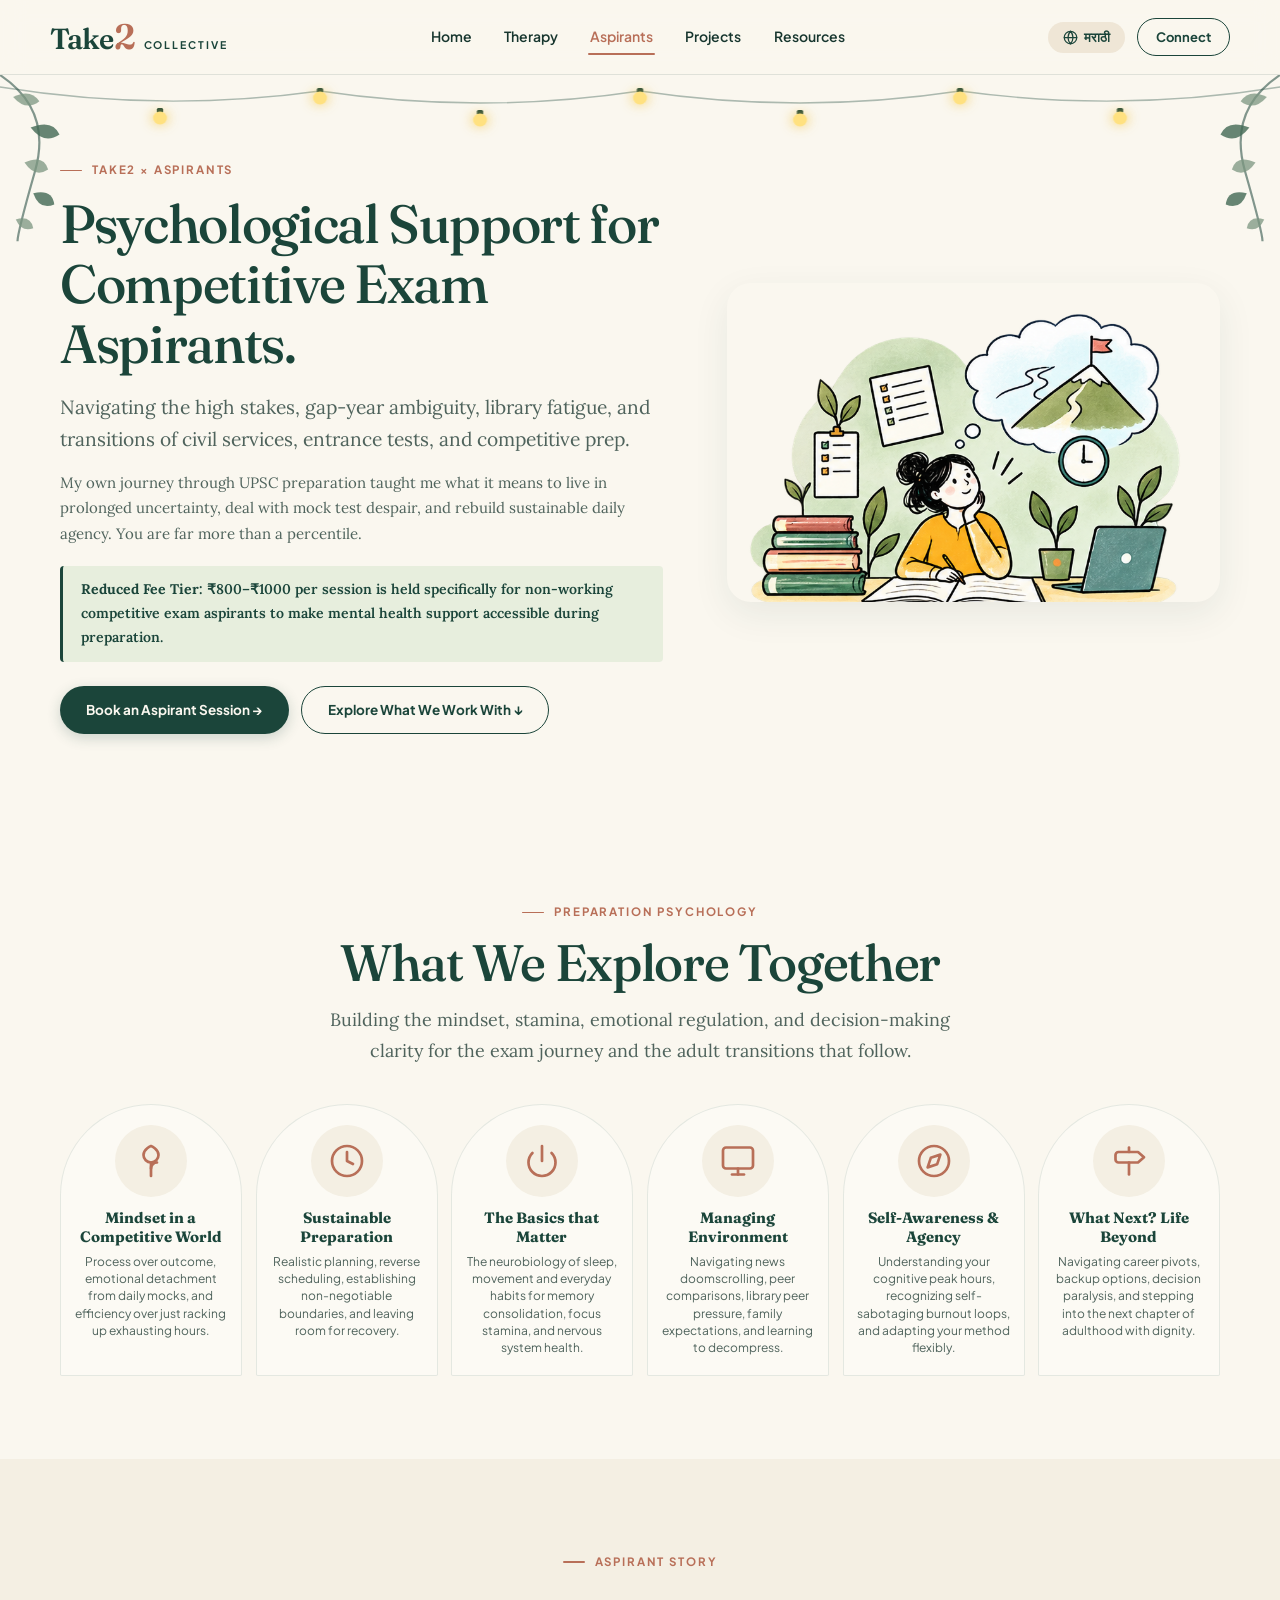
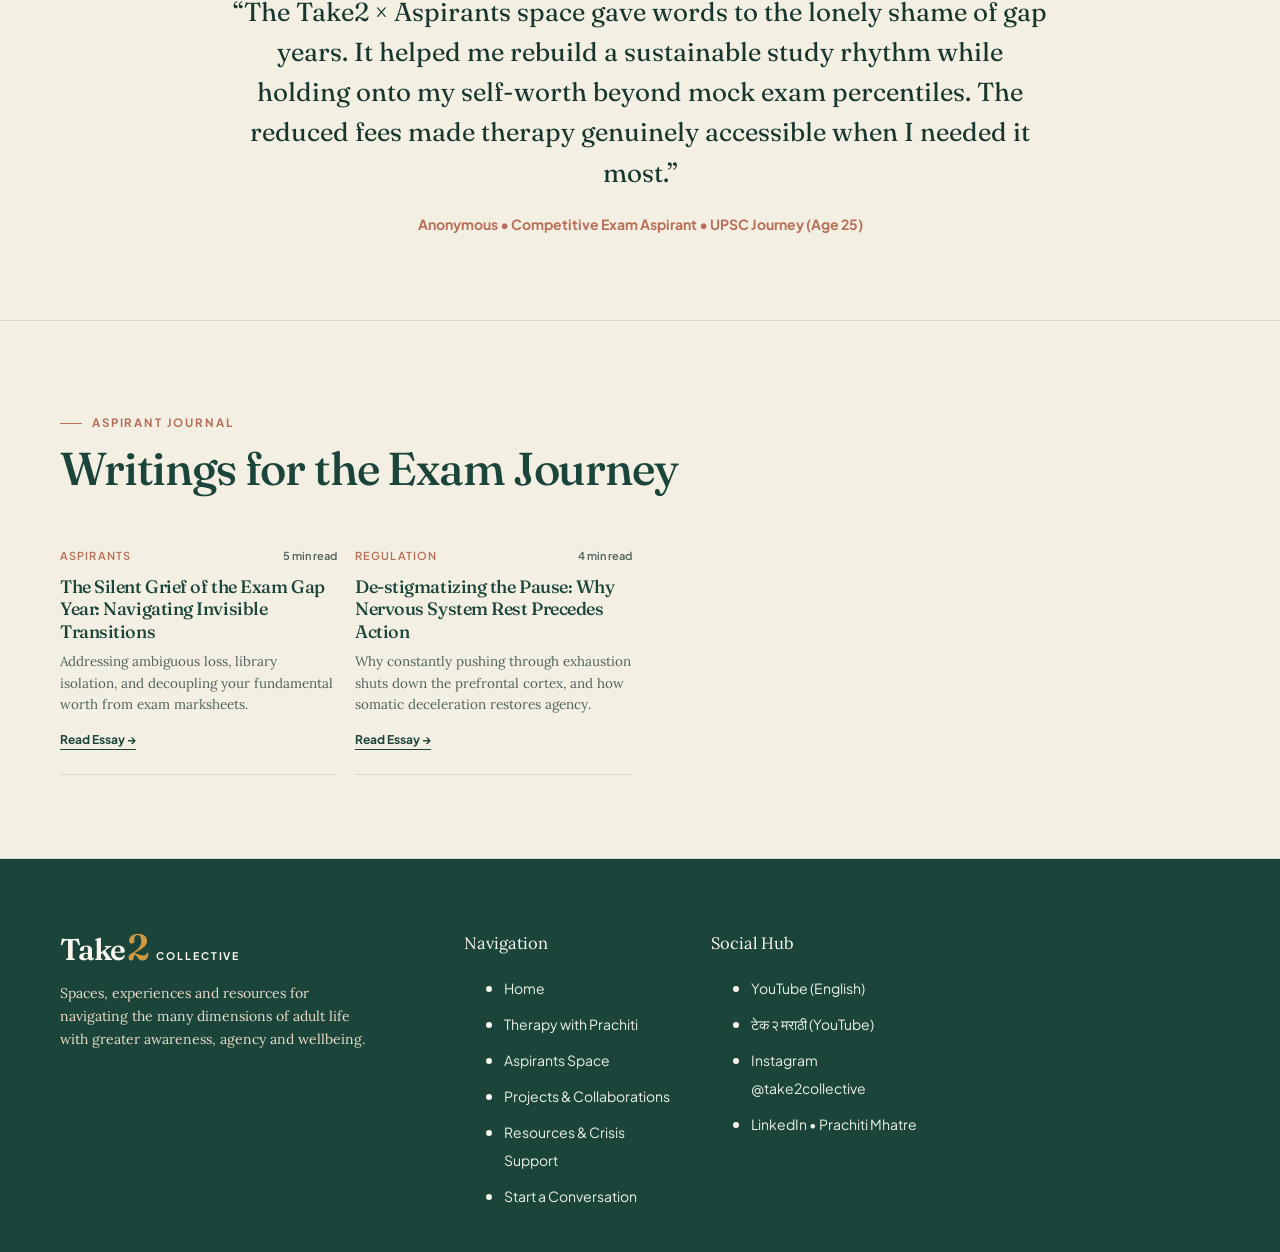
==== commit c3878fda: "Implement exact watercolor cozy corner hero theme from client mockup with centered composition and 5" ====
--- a/aspirants.html
+++ b/aspirants.html
@@ -7,7 +7,7 @@
   <title>Aspirants — Take2 Collective</title>
   <meta name="description" content="Dedicated psychological support, group circles and wellbeing spaces for competitive exam aspirants (UPSC, state services, entrance exams) and academic transitions.">
   <link rel="icon" type="image/svg+xml" href="data:image/svg+xml,%3Csvg xmlns='http://www.w3.org/2000/svg' viewBox='0 0 64 64'%3E%3Crect width='64' height='64' rx='17' fill='%231D443C'/%3E%3Cpath d='M13 42c8-13 16-21 25-22 8-1 13 3 13 9 0 8-9 13-21 16' fill='none' stroke='%23F8F5EB' stroke-width='6' stroke-linecap='round'/%3E%3Ccircle cx='45' cy='17' r='5' fill='%23D6A33B'/%3E%3C/svg%3E">
-  <link rel="stylesheet" href="styles.css">
+  <link rel="stylesheet" href="styles.css?v=2.3">
 </head>
 <body>
   <!-- Top Reading Progress Indicator -->
@@ -321,6 +321,6 @@
     </div>
   </div>
 
-  <script src="script.js"></script>
+  <script src="script.js?v=2.3"></script>
 </body>
 </html>
--- a/styles.css
+++ b/styles.css
@@ -506,12 +506,81 @@
   transform: translateX(2px);
 }
 
-/* --- HERO SECTION --- */
-.home-hero {
+/* --- HERO SECTION (Warm Cozy Watercolor Showcase) --- */
+.home-hero,
+.home-hero-cozy {
   position: relative;
   overflow: hidden;
-  background: radial-gradient(circle at 85% 30%, #F1E9D7 0%, var(--sand) 65%);
+  background: #FAF5EC;
   border-bottom: 1px solid var(--subtle-border);
+  padding: clamp(24px, 3.5vw, 44px) 0 clamp(32px, 4vw, 54px);
+  text-align: center;
+}
+
+.hero-tagline-bar {
+  font-family: var(--serif-display);
+  font-size: clamp(16px, 1.55vw, 20px);
+  font-style: italic;
+  color: #455B3E;
+  margin: 0 auto 18px;
+  max-width: 860px;
+  line-height: 1.5;
+  letter-spacing: 0.015em;
+  font-weight: 500;
+}
+
+.hero-mockup-stage {
+  position: relative;
+  max-width: 1040px;
+  margin: 0 auto;
+}
+
+.hero-artwork-wrapper {
+  position: relative;
+  width: 100%;
+  margin: 0 auto;
+  border-radius: var(--radius-lg);
+  overflow: hidden;
+  box-shadow: 0 16px 44px rgba(67, 91, 62, 0.09);
+  border: 1px solid rgba(223, 234, 214, 0.85);
+  background: #FAF5EC;
+}
+
+.hero-artwork-img {
+  width: 100%;
+  height: auto;
+  display: block;
+}
+
+.hero-explore-hotspot {
+  position: absolute;
+  top: 34.9%;
+  left: 35.2%;
+  width: 29.2%;
+  height: 17%;
+  border-radius: 9999px;
+  cursor: pointer;
+  z-index: 10;
+  transition: transform 0.2s ease, box-shadow 0.2s ease, background 0.2s ease;
+  display: block;
+}
+
+.hero-explore-hotspot:hover {
+  background: rgba(255, 255, 255, 0.16);
+  box-shadow: 0 0 20px rgba(67, 91, 62, 0.35);
+  transform: scale(1.03);
+}
+
+.sr-only {
+  position: absolute;
+  width: 1px;
+  height: 1px;
+  padding: 0;
+  margin: -1px;
+  overflow: hidden;
+  clip: rect(0, 0, 0, 0);
+  white-space: nowrap;
+  border-width: 0;
 }
 
 .home-hero-grid {
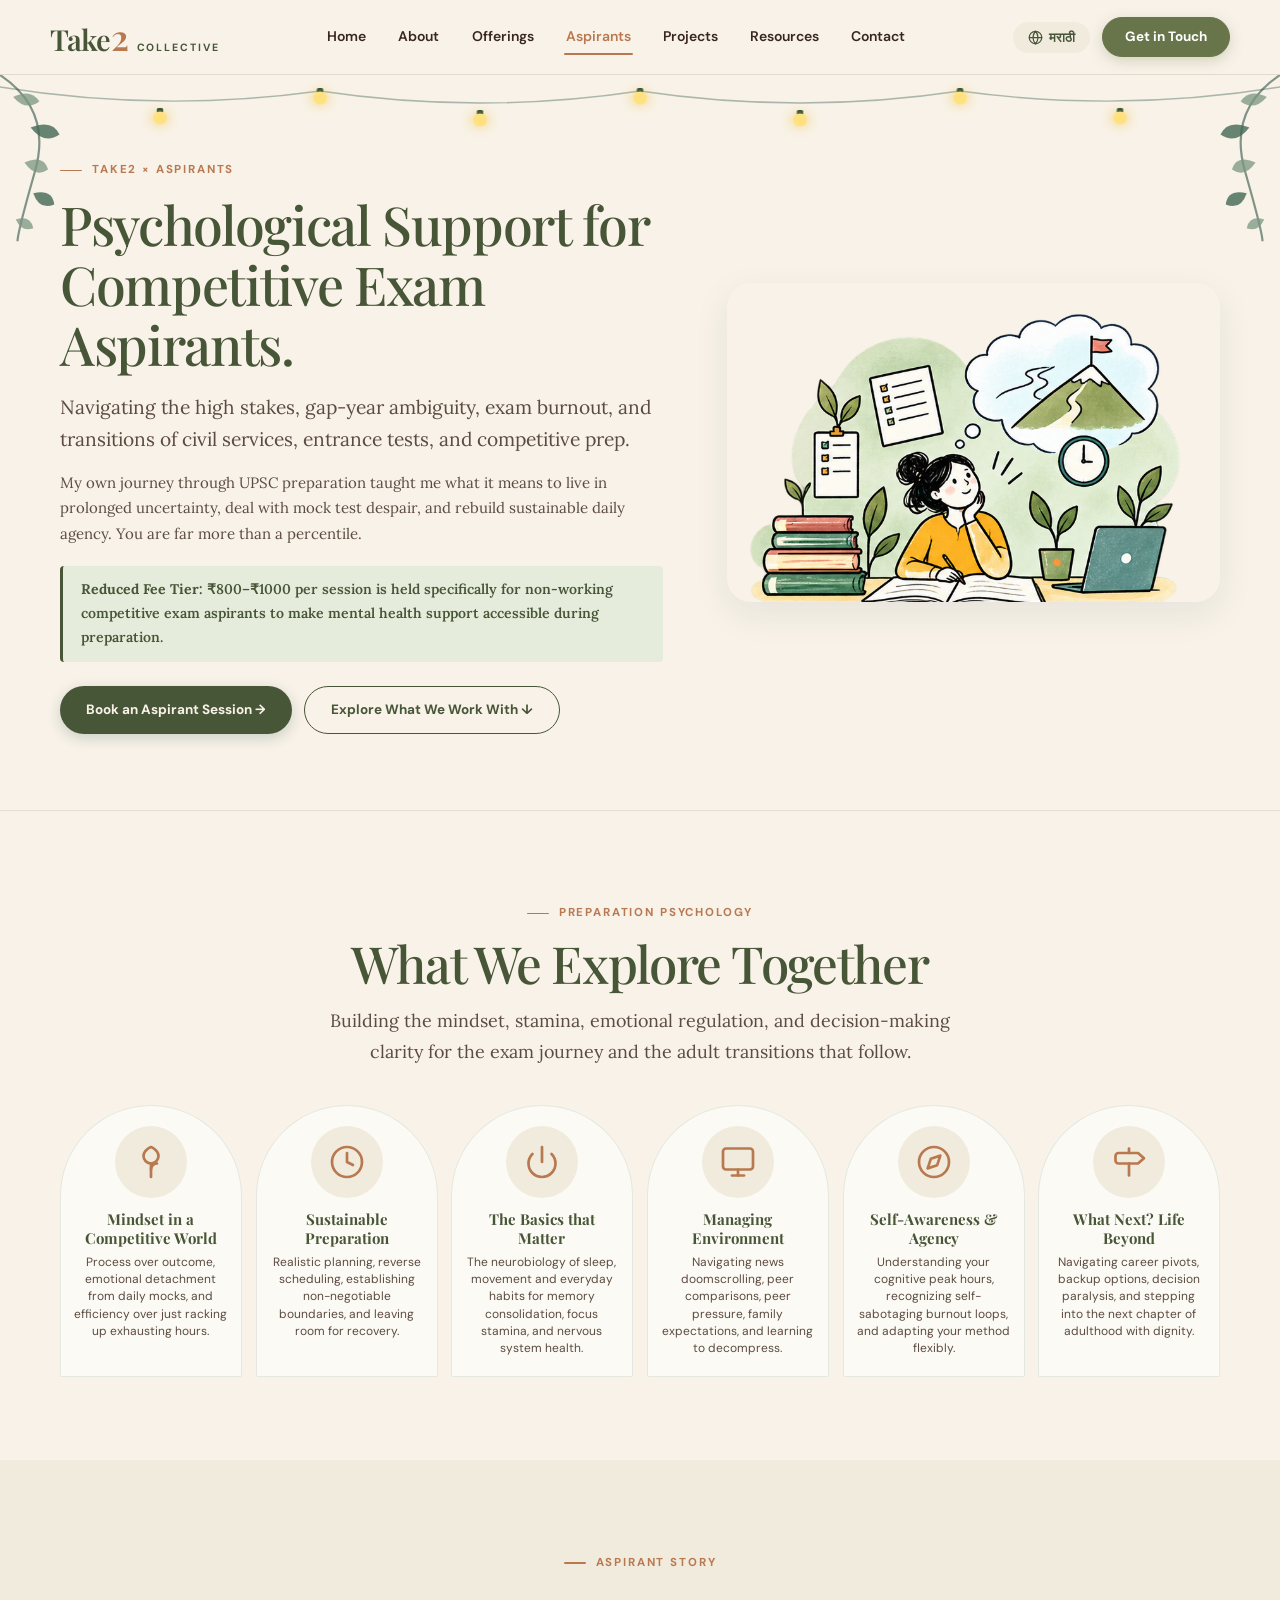
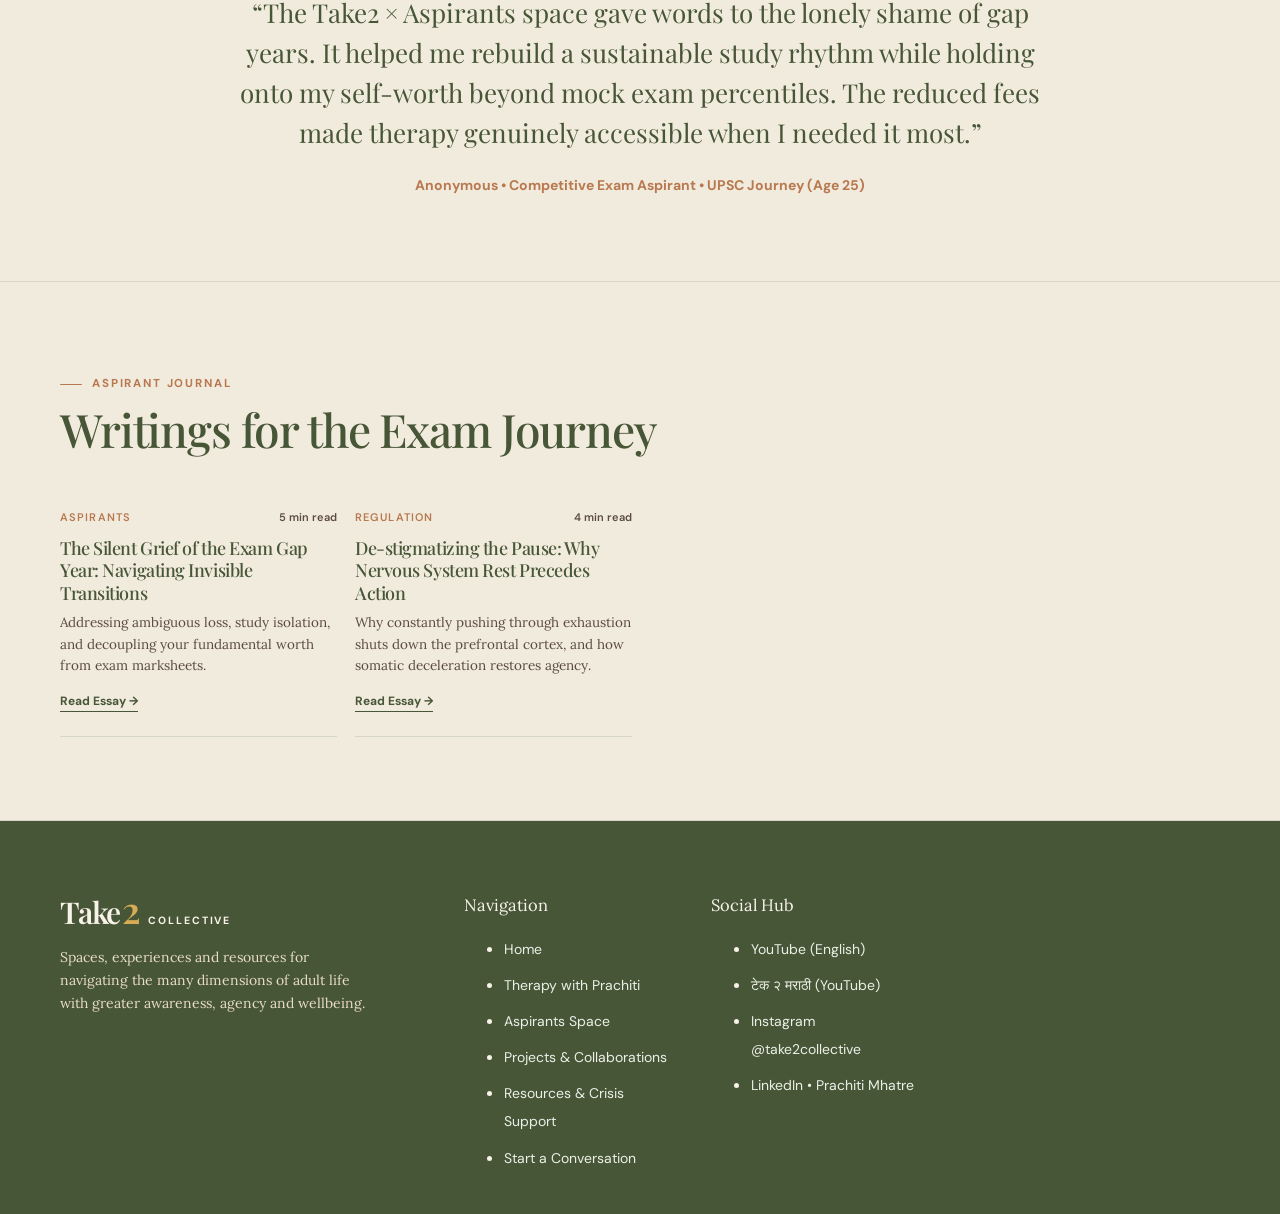
==== commit 86c8c8de: "Align design to Notion feedback: strict 6-part landing page flow, unboxed 5 offerings, anonymous tes" ====
--- a/aspirants.html
+++ b/aspirants.html
@@ -4,10 +4,10 @@
   <meta charset="utf-8">
   <meta name="viewport" content="width=device-width, initial-scale=1">
   <meta name="theme-color" content="#1A463B">
-  <title>Aspirants — Take2 Collective</title>
+  <title>Aspirants | Take2 Collective</title>
   <meta name="description" content="Dedicated psychological support, group circles and wellbeing spaces for competitive exam aspirants (UPSC, state services, entrance exams) and academic transitions.">
   <link rel="icon" type="image/svg+xml" href="data:image/svg+xml,%3Csvg xmlns='http://www.w3.org/2000/svg' viewBox='0 0 64 64'%3E%3Crect width='64' height='64' rx='17' fill='%231D443C'/%3E%3Cpath d='M13 42c8-13 16-21 25-22 8-1 13 3 13 9 0 8-9 13-21 16' fill='none' stroke='%23F8F5EB' stroke-width='6' stroke-linecap='round'/%3E%3Ccircle cx='45' cy='17' r='5' fill='%23D6A33B'/%3E%3C/svg%3E">
-  <link rel="stylesheet" href="styles.css?v=2.3">
+  <link rel="stylesheet" href="styles.css?v=2.5">
 </head>
 <body>
   <!-- Top Reading Progress Indicator -->
@@ -24,10 +24,12 @@
       
       <nav class="desktop-nav" aria-label="Main navigation">
         <a href="index.html" data-i18n="nav.home">Home</a>
-        <a href="therapy.html" data-i18n="nav.therapy">Therapy</a>
+        <a href="index.html#about-founder" data-i18n="nav.about">About</a>
+        <a href="therapy.html" data-i18n="nav.offerings">Offerings</a>
         <a href="aspirants.html" aria-current="page" data-i18n="nav.aspirants">Aspirants</a>
         <a href="projects.html" data-i18n="nav.projects">Projects</a>
         <a href="resources.html" data-i18n="nav.resources">Resources</a>
+        <a href="connect.html" data-i18n="nav.contact">Contact</a>
       </nav>
 
       <div class="header-actions">
@@ -39,18 +41,20 @@
           </svg>
           <span class="lang-label">मराठी</span>
         </button>
-        <a class="nav-cta" href="connect.html" data-i18n="nav.cta">Connect</a>
+        <a class="nav-cta" href="connect.html" data-i18n="nav.cta">Get in Touch</a>
       </div>
 
       <details class="mobile-nav">
         <summary>Menu</summary>
         <nav aria-label="Mobile navigation">
           <a href="index.html" data-i18n="nav.home">Home</a>
-          <a href="therapy.html" data-i18n="nav.therapy">Therapy</a>
+          <a href="index.html#about-founder" data-i18n="nav.about">About</a>
+          <a href="therapy.html" data-i18n="nav.offerings">Offerings</a>
           <a href="aspirants.html" aria-current="page" data-i18n="nav.aspirants">Aspirants</a>
           <a href="projects.html" data-i18n="nav.projects">Projects</a>
           <a href="resources.html" data-i18n="nav.resources">Resources</a>
-          <a href="connect.html" data-i18n="nav.connect">Connect</a>
+          <a href="connect.html" data-i18n="nav.contact">Contact</a>
+          <a class="mobile-cta-btn" href="connect.html">Get in Touch &rarr;</a>
         </nav>
       </details>
     </div>
@@ -103,7 +107,7 @@
             Psychological Support for Competitive Exam Aspirants.
           </h1>
           <p class="lead" style="margin-bottom: 14px;">
-            Navigating the high stakes, gap-year ambiguity, library fatigue, and transitions of civil services, entrance tests, and competitive prep.
+            Navigating the high stakes, gap-year ambiguity, exam burnout, and transitions of civil services, entrance tests, and competitive prep.
           </p>
           <p style="font-size: 15px; color: var(--muted); margin-bottom: 20px;">
             My own journey through UPSC preparation taught me what it means to live in prolonged uncertainty, deal with mock test despair, and rebuild sustainable daily agency. You are far more than a percentile.
@@ -190,7 +194,7 @@
               </svg>
             </div>
             <h4>Managing Environment</h4>
-            <p>Navigating news doomscrolling, peer comparisons, library peer pressure, family expectations, and learning to decompress.</p>
+            <p>Navigating news doomscrolling, peer comparisons, peer pressure, family expectations, and learning to decompress.</p>
           </div>
 
           <!-- 05 -->
@@ -251,7 +255,7 @@
               <span>5 min read</span>
             </div>
             <h3>The Silent Grief of the Exam Gap Year: Navigating Invisible Transitions</h3>
-            <p>Addressing ambiguous loss, library isolation, and decoupling your fundamental worth from exam marksheets.</p>
+            <p>Addressing ambiguous loss, study isolation, and decoupling your fundamental worth from exam marksheets.</p>
             <button type="button" class="article-read-btn" data-open-article="aspirants-silent-grief">Read Essay &rarr;</button>
           </article>
 
@@ -321,6 +325,6 @@
     </div>
   </div>
 
-  <script src="script.js?v=2.3"></script>
+  <script src="script.js?v=2.5"></script>
 </body>
 </html>
--- a/styles.css
+++ b/styles.css
@@ -1,41 +1,53 @@
 /* ==========================================================================
-   Take2 Collective - Completely Unboxed Cozy Sanctuary Stylesheet
-   Free-flowing typography, zero rigid boxes, organic botanical elements,
-   warm earthy green palette (Moss, Sage, Oat, Sand, Terracotta, Amber).
+   Take2 Collective - Enchanted Botanical Wellness & Sanctuary Stylesheet
+   Warm ivory & secondary sand background, deep botanical green & olive accents,
+   editorial serif typography, fairy lights with soft twinkle, and organic botanicals.
    ========================================================================== */
 
-@import url('https://fonts.googleapis.com/css2?family=Fraunces:ital,opsz,wght,SOFT,WONK@0,9..144,300..600,0..100,0..1;1,9..144,300..600,0..100,0..1&family=Lora:ital,wght@0,400;0,500;0,600;1,400;1,500&family=Plus+Jakarta+Sans:ital,wght@0,400;0,500;0,600;0,700;1,400&display=swap');
+@import url('https://fonts.googleapis.com/css2?family=Cormorant+Garamond:ital,wght@0,400;0,500;0,600;0,700;1,400;1,500;1,600&family=DM+Sans:ital,wght@0,400;0,500;0,600;0,700;1,400&family=Fraunces:ital,opsz,wght,SOFT,WONK@0,9..144,300..600,0..100,0..1;1,9..144,300..600,0..100,0..1&family=Lora:ital,wght@0,400;0,500;0,600;1,400;1,500&family=Playfair+Display:ital,wght@0,400;0,500;0,600;0,700;1,400;1,500;1,600&family=Plus+Jakarta+Sans:ital,wght@0,400;0,500;0,600;0,700;1,400&display=swap');
 
 :root {
-  /* Warm & Green Palette */
-  --sand: #FAF7EF;
-  --sand-warm: #F4EFE3;
+  /* --- Strict Colour System (Section 2) --- */
+  --bg-primary: #F8F2E8;         /* Primary background: warm ivory */
+  --bg-secondary: #F1EBDD;       /* Secondary background */
+  --sage: #D9D8B9;               /* Sage green */
+  --olive: #687449;              /* Primary olive */
+  --forest: #485638;             /* Deep botanical green */
+  --terra: #B97950;              /* Terracotta */
+  --gold: #D6AD54;               /* Warm golden yellow */
+  --ink: #38271F;                /* Primary text: deep warm earth */
+  --muted: #5C4B40;              /* Muted text with warm undertone */
+
+  /* Backwards-compatible palette aliases */
+  --sand: var(--bg-primary);
+  --sand-warm: var(--bg-secondary);
   --sand-light: #FCFAF4;
-  --oat: #EFE6D6;
-  --oat-light: #F7F2E8;
-  --sage: #DFEAD6;
-  --sage-soft: #EDF4E7;
-  --moss: #1B453A;
-  --moss-light: #2B574B;
-  --moss-deep: #13332A;
-  --terra: #B86F58;
-  --terra-soft: #D68B74;
-  --amber: #CF9841;
-  --ink: #17362E;
-  --muted: #4F635C;
-  --subtle-border: rgba(27, 69, 58, 0.12);
-  --soft-shadow: 0 10px 30px rgba(27, 69, 58, 0.06);
-  --glow-warm: 0 16px 36px rgba(27, 69, 58, 0.09);
+  --oat: var(--bg-secondary);
+  --oat-light: var(--bg-primary);
+  --sage-soft: rgba(217, 216, 185, 0.45);
+  --moss: var(--forest);
+  --moss-light: var(--olive);
+  --moss-deep: #323D26;
+  --terra-soft: #C88A62;
+  --amber: var(--gold);
+  --subtle-border: rgba(72, 86, 56, 0.14);
+  --line: rgba(72, 86, 56, 0.12);
+  --line-light: rgba(72, 86, 56, 0.08);
+  --soft-shadow: 0 10px 30px rgba(56, 39, 31, 0.06);
+  --glow-warm: 0 16px 36px rgba(72, 86, 56, 0.09);
   
-  /* Free-Flowing Literary Typography */
-  --serif-display: 'Fraunces', Georgia, serif;
+  /* --- Premium Editorial Typography (Section 3) --- */
+  --serif-display: 'Playfair Display', 'Cormorant Garamond', 'Fraunces', Georgia, serif;
+  --serif-heading: 'Cormorant Garamond', 'Playfair Display', Georgia, serif;
   --serif-body: 'Lora', Georgia, serif;
-  --sans: 'Plus Jakarta Sans', -apple-system, BlinkMacSystemFont, sans-serif;
+  --sans: 'DM Sans', 'Plus Jakarta Sans', -apple-system, BlinkMacSystemFont, sans-serif;
   
   --radius-pill: 999px;
   --radius-organic: 32px 24px 36px 20px;
   --radius-soft: 24px;
-  --transition: all 0.4s cubic-bezier(0.16, 1, 0.3, 1);
+  --radius-md: 16px;
+  --radius-sm: 8px;
+  --transition: all 0.35s cubic-bezier(0.16, 1, 0.3, 1);
 }
 
 *, *::before, *::after {
@@ -49,7 +61,7 @@
 
 body {
   margin: 0;
-  background-color: var(--sand);
+  background-color: var(--bg-primary);
   color: var(--ink);
   font-family: var(--serif-body);
   font-size: 16.5px;
@@ -234,7 +246,7 @@
   position: sticky;
   top: 0;
   z-index: 100;
-  background: rgba(250, 247, 239, 0.94);
+  background: rgba(248, 242, 232, 0.94);
   backdrop-filter: blur(12px);
   -webkit-backdrop-filter: blur(12px);
   border-bottom: 1px solid var(--subtle-border);
@@ -346,21 +358,28 @@
 }
 
 .nav-cta {
-  border: 1.5px solid var(--moss);
+  background: var(--olive);
+  color: #FFFFFF;
+  border: 1px solid var(--olive);
   border-radius: var(--radius-pill);
-  padding: 7px 18px;
-  font-family: var(--sans);
-  font-size: 13px;
+  padding: 8px 22px;
+  font-family: var(--sans);
+  font-size: 13.5px;
   font-weight: 700;
   text-decoration: none;
-  background: transparent;
-  color: var(--moss);
+  display: inline-flex;
+  align-items: center;
+  justify-content: center;
+  box-shadow: 0 4px 14px rgba(104, 116, 73, 0.25);
   transition: var(--transition);
 }
 
 .nav-cta:hover {
-  background: var(--moss);
-  color: var(--sand);
+  background: var(--forest);
+  border-color: var(--forest);
+  color: #FFFFFF;
+  transform: translateY(-1px);
+  box-shadow: 0 6px 18px rgba(72, 86, 56, 0.3);
 }
 
 .mobile-nav {
@@ -373,21 +392,21 @@
   font-family: var(--sans);
   font-size: 13.5px;
   font-weight: 700;
-  padding: 8px 16px;
+  padding: 8px 18px;
   border-radius: var(--radius-pill);
-  background: var(--oat);
-  color: var(--moss);
+  background: var(--bg-secondary);
+  color: var(--forest);
   transition: var(--transition);
   display: inline-flex;
   align-items: center;
   gap: 6px;
-  border: 1px solid rgba(27, 69, 58, 0.1);
+  border: 1px solid var(--subtle-border);
   user-select: none;
 }
 
 .mobile-nav summary:hover {
-  background: var(--moss);
-  color: var(--sand);
+  background: var(--sage);
+  color: var(--forest);
 }
 
 .mobile-nav summary::-webkit-details-marker {
@@ -399,14 +418,14 @@
   top: 100%;
   left: 0;
   right: 0;
-  background: rgba(250, 247, 239, 0.98);
+  background: rgba(248, 242, 232, 0.98);
   backdrop-filter: blur(14px);
   -webkit-backdrop-filter: blur(14px);
   border-bottom: 2px solid var(--subtle-border);
   padding: 24px clamp(20px, 5vw, 36px);
   display: grid;
   gap: 6px;
-  box-shadow: 0 16px 36px rgba(27, 69, 58, 0.12);
+  box-shadow: 0 16px 36px rgba(56, 39, 31, 0.12);
   font-family: var(--sans);
   animation: mobileNavReveal 0.28s cubic-bezier(0.16, 1, 0.3, 1);
 }
@@ -420,7 +439,7 @@
   text-decoration: none;
   font-weight: 700;
   font-size: 16px;
-  color: var(--moss);
+  color: var(--forest);
   padding: 12px 14px;
   border-radius: 12px;
   transition: var(--transition);
@@ -432,7 +451,23 @@
 .mobile-nav nav a:hover,
 .mobile-nav nav a[aria-current="page"] {
   background: var(--sage);
-  color: var(--moss);
+  color: var(--forest);
+}
+
+.mobile-nav nav .mobile-cta-btn {
+  margin-top: 8px;
+  background: var(--olive);
+  color: #FFFFFF;
+  border-radius: var(--radius-pill);
+  justify-content: center;
+  font-weight: 700;
+  padding: 13px 20px;
+  box-shadow: 0 4px 14px rgba(104, 116, 73, 0.25);
+}
+
+.mobile-nav nav .mobile-cta-btn:hover {
+  background: var(--forest);
+  color: #FFFFFF;
 }
 
 /* --- Buttons --- */
@@ -511,7 +546,7 @@
 .home-hero-cozy {
   position: relative;
   overflow: hidden;
-  background: #FAF5EC;
+  background: var(--bg-primary);
   border-bottom: 1px solid var(--subtle-border);
   padding: clamp(24px, 3.5vw, 44px) 0 clamp(32px, 4vw, 54px);
   text-align: center;
@@ -543,7 +578,7 @@
   overflow: hidden;
   box-shadow: 0 16px 44px rgba(67, 91, 62, 0.09);
   border: 1px solid rgba(223, 234, 214, 0.85);
-  background: #FAF5EC;
+  background: var(--bg-primary);
 }
 
 .hero-artwork-img {
@@ -927,7 +962,7 @@
   box-shadow: var(--soft-shadow);
 }
 
-.offer-story:nth-child(2) { background: #EDF3E7; }
+.offer-story:nth-child(2) { background: var(--bg-secondary); }
 .offer-story:nth-child(3) { background: #F6EFE5; }
 .offer-story:nth-child(4) { background: #F3ECE2; }
 
@@ -1315,7 +1350,7 @@
 
 /* --- ABOUT THE FOUNDER --- */
 .founder-section {
-  background: #EDF3E7;
+  background: var(--bg-secondary);
   border-block: 1px solid var(--subtle-border);
 }
 
@@ -2012,7 +2047,7 @@
 }
 
 .topic-card:nth-child(even) {
-  background: #EDF3E7 !important;
+  background: var(--bg-secondary) !important;
 }
 
 .topic-card h3 {
@@ -2063,7 +2098,7 @@
 
 /* --- THERAPY BOTANICAL TIMELINE (HOW IT WORKS) --- */
 .therapy-timeline-section {
-  background: #EDF3E7;
+  background: var(--bg-secondary);
   border-block: 1px solid var(--line);
   position: relative;
 }
@@ -2419,7 +2454,7 @@
 }
 
 .resource-card:nth-child(even) {
-  background: #EDF3E7;
+  background: var(--bg-secondary);
 }
 
 .resource-card h3 {
@@ -2474,7 +2509,7 @@
 }
 
 .contact-card:nth-child(2) {
-  background: #EDF3E7;
+  background: var(--bg-secondary);
 }
 
 .contact-card h2 {
@@ -2509,7 +2544,7 @@
 /* --- CALLOUT BANNERS --- */
 .callout {
   border-radius: var(--radius-organic);
-  background: #EDF3E7;
+  background: var(--bg-secondary);
   color: var(--ink);
   padding: clamp(26px, 4.5vw, 54px);
   display: flex;
@@ -2702,7 +2737,7 @@
 }
 
 .video-notes-box {
-  background: #EDF3E7;
+  background: var(--bg-secondary);
   border-radius: var(--radius-soft);
   padding: 16px 20px;
   margin-top: 16px;
@@ -3081,20 +3116,19 @@
   transform: scaleX(-1);
 }
 
-/* --- HERO 5 OFFERINGS STRIP --- */
+/* --- HERO 5 OFFERINGS STRIP (Clean Flow, Unboxed per Mockup) --- */
 .hero-offerings-strip {
   display: flex;
-  align-items: stretch;
+  align-items: center;
   justify-content: center;
-  flex-wrap: wrap;
+  flex-wrap: nowrap;
   gap: 0;
-  margin: 38px auto 0;
+  margin: 28px auto 0;
   max-width: 1040px;
-  background: var(--sand-warm);
-  border: 1px solid rgba(27, 69, 58, 0.12);
-  border-radius: var(--radius-soft);
-  box-shadow: 0 4px 18px rgba(27, 69, 58, 0.04);
-  padding: 12px 18px;
+  background: transparent;
+  border: none;
+  box-shadow: none;
+  padding: 8px 0;
 }
 
 .offering-strip-item {
@@ -3606,13 +3640,385 @@
     grid-template-columns: 1fr;
   }
   .hero-offerings-strip {
+    display: grid;
+    grid-template-columns: repeat(2, 1fr);
+    gap: 12px;
+    padding: 18px 8px;
+    background: transparent;
+    border: none;
+    box-shadow: none;
+  }
+  .offering-strip-item:not(:last-child)::after {
+    display: none;
+  }
+  .offering-strip-item {
+    background: rgba(241, 235, 221, 0.65);
+    border-radius: var(--radius-sm);
+    padding: 12px 8px;
+    border: 1px solid rgba(104, 116, 73, 0.15);
+  }
+  .offering-strip-item:last-child {
+    grid-column: span 2;
+    max-width: 260px;
+    margin: 0 auto;
+    width: 100%;
+  }
+}
+
+/* ==========================================================================
+   HOMEPAGE HERO MOBILE REORGANIZATION & 5 OFFERINGS GRID
+   ========================================================================== */
+
+/* --- Hero Mobile Header (Clean dominant typography vertically stacked) --- */
+.hero-mobile-header {
+  display: none;
+}
+
+.hero-desktop-actions-row {
+  display: flex;
+  justify-content: center;
+  align-items: center;
+  gap: 16px;
+  margin-top: 24px;
+}
+
+@media (max-width: 767px) {
+  .hero-desktop-actions-row {
+    display: none !important;
+  }
+
+  .hero-mobile-header {
+    display: block;
+    text-align: center;
+    padding: 0 12px 18px;
+    position: relative;
+    z-index: 5;
+  }
+
+  .hero-mobile-header .hero-brand-title {
+    font-family: var(--serif-display);
+    font-size: clamp(32px, 8.5vw, 42px);
+    font-weight: 700;
+    color: var(--forest);
+    letter-spacing: -0.03em;
+    line-height: 1.12;
+    margin: 0 0 6px;
+    display: inline-flex;
+    align-items: baseline;
+    justify-content: center;
+  }
+
+  .hero-mobile-header .hero-brand-title .mark-two {
+    color: var(--terra);
+    font-size: 1.25em;
+    font-family: var(--serif-heading);
+    margin: 0 2px;
+  }
+
+  .hero-mobile-header .hero-tagline {
+    font-family: var(--serif-heading);
+    font-style: italic;
+    font-size: clamp(20px, 5.5vw, 25px);
+    color: var(--terra);
+    margin: 0 0 12px;
+    line-height: 1.3;
+    font-weight: 500;
+  }
+
+  .hero-mobile-header .hero-support-text {
+    font-family: var(--sans);
+    font-size: 14.5px;
+    line-height: 1.6;
+    color: var(--ink);
+    margin: 0 auto 18px;
+    max-width: 440px;
+  }
+
+  .hero-mobile-header .hero-mobile-buttons {
+    display: flex;
+    flex-direction: column;
+    gap: 10px;
+    max-width: 360px;
+    margin: 0 auto;
+  }
+
+  .hero-mobile-header .hero-mobile-buttons .button {
+    width: 100%;
+    min-height: 48px;
+    display: inline-flex;
+    align-items: center;
+    justify-content: center;
+    font-size: 14.5px;
+    padding: 12px 20px;
+  }
+
+  .hero-explore-hotspot {
+    display: none !important;
+  }
+}
+
+/* --- OFFERINGS FIVE GRID (Section 3: What Take2 Offers) --- */
+.offerings-five-grid {
+  display: grid;
+  gap: 22px;
+  margin-top: 36px;
+}
+
+@media (min-width: 1024px) {
+  .offerings-five-grid {
+    grid-template-columns: repeat(6, 1fr);
+  }
+  .offerings-five-grid .offer-story:nth-child(1),
+  .offerings-five-grid .offer-story:nth-child(2),
+  .offerings-five-grid .offer-story:nth-child(3) {
+    grid-column: span 2;
+  }
+  .offerings-five-grid .offer-story:nth-child(4) {
+    grid-column: 2 / span 2;
+  }
+  .offerings-five-grid .offer-story:nth-child(5) {
+    grid-column: 4 / span 2;
+  }
+}
+
+@media (max-width: 1023px) and (min-width: 680px) {
+  .offerings-five-grid {
+    grid-template-columns: repeat(2, 1fr);
+  }
+  .offerings-five-grid .offer-story:nth-child(5) {
+    grid-column: span 2;
+    max-width: 520px;
+    margin-inline: auto;
+    width: 100%;
+  }
+}
+
+@media (max-width: 679px) {
+  .offerings-five-grid {
+    grid-template-columns: 1fr;
+    gap: 18px;
+  }
+}
+
+.offerings-five-grid .offer-story {
+  display: flex;
+  flex-direction: column;
+  background: var(--bg-secondary);
+  border: 1px solid var(--subtle-border);
+  border-radius: var(--radius-soft);
+  overflow: hidden;
+  text-decoration: none;
+  color: inherit;
+  transition: transform 0.35s cubic-bezier(0.16, 1, 0.3, 1), box-shadow 0.35s ease, border-color 0.35s ease;
+  box-shadow: 0 4px 18px rgba(56, 39, 31, 0.04);
+}
+
+.offerings-five-grid .offer-story:hover {
+  transform: translateY(-5px);
+  box-shadow: 0 12px 30px rgba(72, 86, 56, 0.12);
+  border-color: var(--olive);
+}
+
+.offerings-five-grid .offer-story .offer-visual {
+  height: 200px;
+  background: rgba(248, 242, 232, 0.75);
+  overflow: hidden;
+  display: flex;
+  align-items: center;
+  justify-content: center;
+  position: relative;
+  border-bottom: 1px solid var(--line-light);
+  padding: 0;
+}
+
+.offerings-five-grid .offer-story .offer-visual img {
+  width: 100%;
+  height: 100%;
+  object-fit: cover;
+  transition: transform 0.4s ease;
+}
+
+.offerings-five-grid .offer-story:hover .offer-visual img {
+  transform: scale(1.04);
+}
+
+.offerings-five-grid .offer-story-copy {
+  padding: 18px 20px;
+  display: flex;
+  align-items: flex-start;
+  gap: 14px;
+  flex: 1;
+}
+
+.offerings-five-grid .offer-story-copy .offer-index {
+  font-family: var(--serif-heading);
+  font-size: 19px;
+  font-weight: 700;
+  color: var(--terra);
+  line-height: 1;
+  padding-top: 2px;
+}
+
+.offerings-five-grid .offer-story-copy h3 {
+  font-family: var(--serif-display);
+  font-size: 18px;
+  font-weight: 600;
+  color: var(--forest);
+  margin: 0 0 6px;
+  line-height: 1.25;
+}
+
+.offerings-five-grid .offer-story-copy p {
+  font-family: var(--sans);
+  font-size: 13.5px;
+  line-height: 1.55;
+  color: var(--muted);
+  margin: 0;
+}
+
+.offerings-five-grid .offer-story-copy .story-arrow {
+  margin-left: auto;
+  font-size: 18px;
+  color: var(--olive);
+  transition: transform 0.3s ease;
+  align-self: center;
+}
+
+.offerings-five-grid .offer-story:hover .story-arrow {
+  transform: translateX(4px);
+  color: var(--terra);
+}
+
+/* --- INTERACTIVE CONTACT FORM (connect.html) --- */
+.contact-form-section {
+  padding: clamp(36px, 5vw, 64px) 0;
+  background: var(--bg-primary);
+  border-bottom: 1px solid var(--line);
+}
+
+.contact-form-card {
+  background: var(--bg-secondary);
+  border: 1px solid var(--subtle-border);
+  border-radius: var(--radius-soft);
+  padding: clamp(24px, 4vw, 42px);
+  box-shadow: var(--soft-shadow);
+  max-width: 680px;
+  margin: 0 auto;
+}
+
+.take2-contact-form {
+  display: grid;
+  gap: 18px;
+}
+
+.take2-contact-form .form-group {
+  display: flex;
+  flex-direction: column;
+  gap: 6px;
+  text-align: left;
+}
+
+.take2-contact-form .form-group label {
+  font-family: var(--sans);
+  font-size: 13.5px;
+  font-weight: 600;
+  color: var(--ink);
+}
+
+.take2-contact-form .form-group input,
+.take2-contact-form .form-group select,
+.take2-contact-form .form-group textarea {
+  width: 100%;
+  font-family: var(--sans);
+  font-size: 15px;
+  padding: 12px 16px;
+  background: var(--bg-primary);
+  border: 1px solid var(--line);
+  border-radius: var(--radius-sm);
+  color: var(--ink);
+  transition: border-color 0.25s ease, box-shadow 0.25s ease;
+}
+
+.take2-contact-form .form-group input:focus,
+.take2-contact-form .form-group select:focus,
+.take2-contact-form .form-group textarea:focus {
+  outline: none;
+  border-color: var(--olive);
+  box-shadow: 0 0 0 3px rgba(104, 116, 73, 0.18);
+}
+
+.take2-contact-form .form-group textarea {
+  min-height: 120px;
+  resize: vertical;
+}
+
+.contact-submit-btn {
+  background: var(--olive);
+  color: #FFFFFF;
+  border: none;
+  border-radius: var(--radius-pill);
+  padding: 13px 32px;
+  font-family: var(--sans);
+  font-size: 15px;
+  font-weight: 600;
+  cursor: pointer;
+  transition: var(--transition);
+  align-self: flex-start;
+  box-shadow: 0 4px 14px rgba(104, 116, 73, 0.25);
+  min-height: 48px;
+}
+
+.contact-submit-btn:hover {
+  background: var(--forest);
+  transform: translateY(-2px);
+  box-shadow: 0 6px 18px rgba(72, 86, 56, 0.3);
+}
+
+.contact-form-feedback {
+  padding: 14px 18px;
+  border-radius: var(--radius-sm);
+  font-size: 14px;
+  margin-top: 14px;
+  display: none;
+}
+
+.contact-form-feedback.success {
+  background: rgba(217, 216, 185, 0.5);
+  border-left: 4px solid var(--olive);
+  color: var(--forest);
+  display: block;
+}
+
+.contact-form-feedback.error {
+  background: rgba(185, 121, 80, 0.15);
+  border-left: 4px solid var(--terra);
+  color: #7A331A;
+  display: block;
+}
+
+/* --- Extra Mobile Polish (Down to 320px) --- */
+@media (max-width: 480px) {
+  .wrap {
+    padding-inline: 16px;
+  }
+  .button-row {
     flex-direction: column;
     align-items: stretch;
   }
-  .offering-strip-item:not(:last-child)::after {
-    display: none;
-  }
-  .offering-strip-item {
-    border-bottom: 1px solid rgba(27, 69, 58, 0.08);
-  }
-}
+  .button-row .button {
+    width: 100%;
+    justify-content: center;
+  }
+  .testimonial-carousel {
+    padding: 24px 16px 20px;
+  }
+  .testimonial-quote {
+    font-size: 16px;
+    line-height: 1.55;
+  }
+  .botanical-vine-corner {
+    width: 70px;
+    opacity: 0.7;
+  }
+}
+
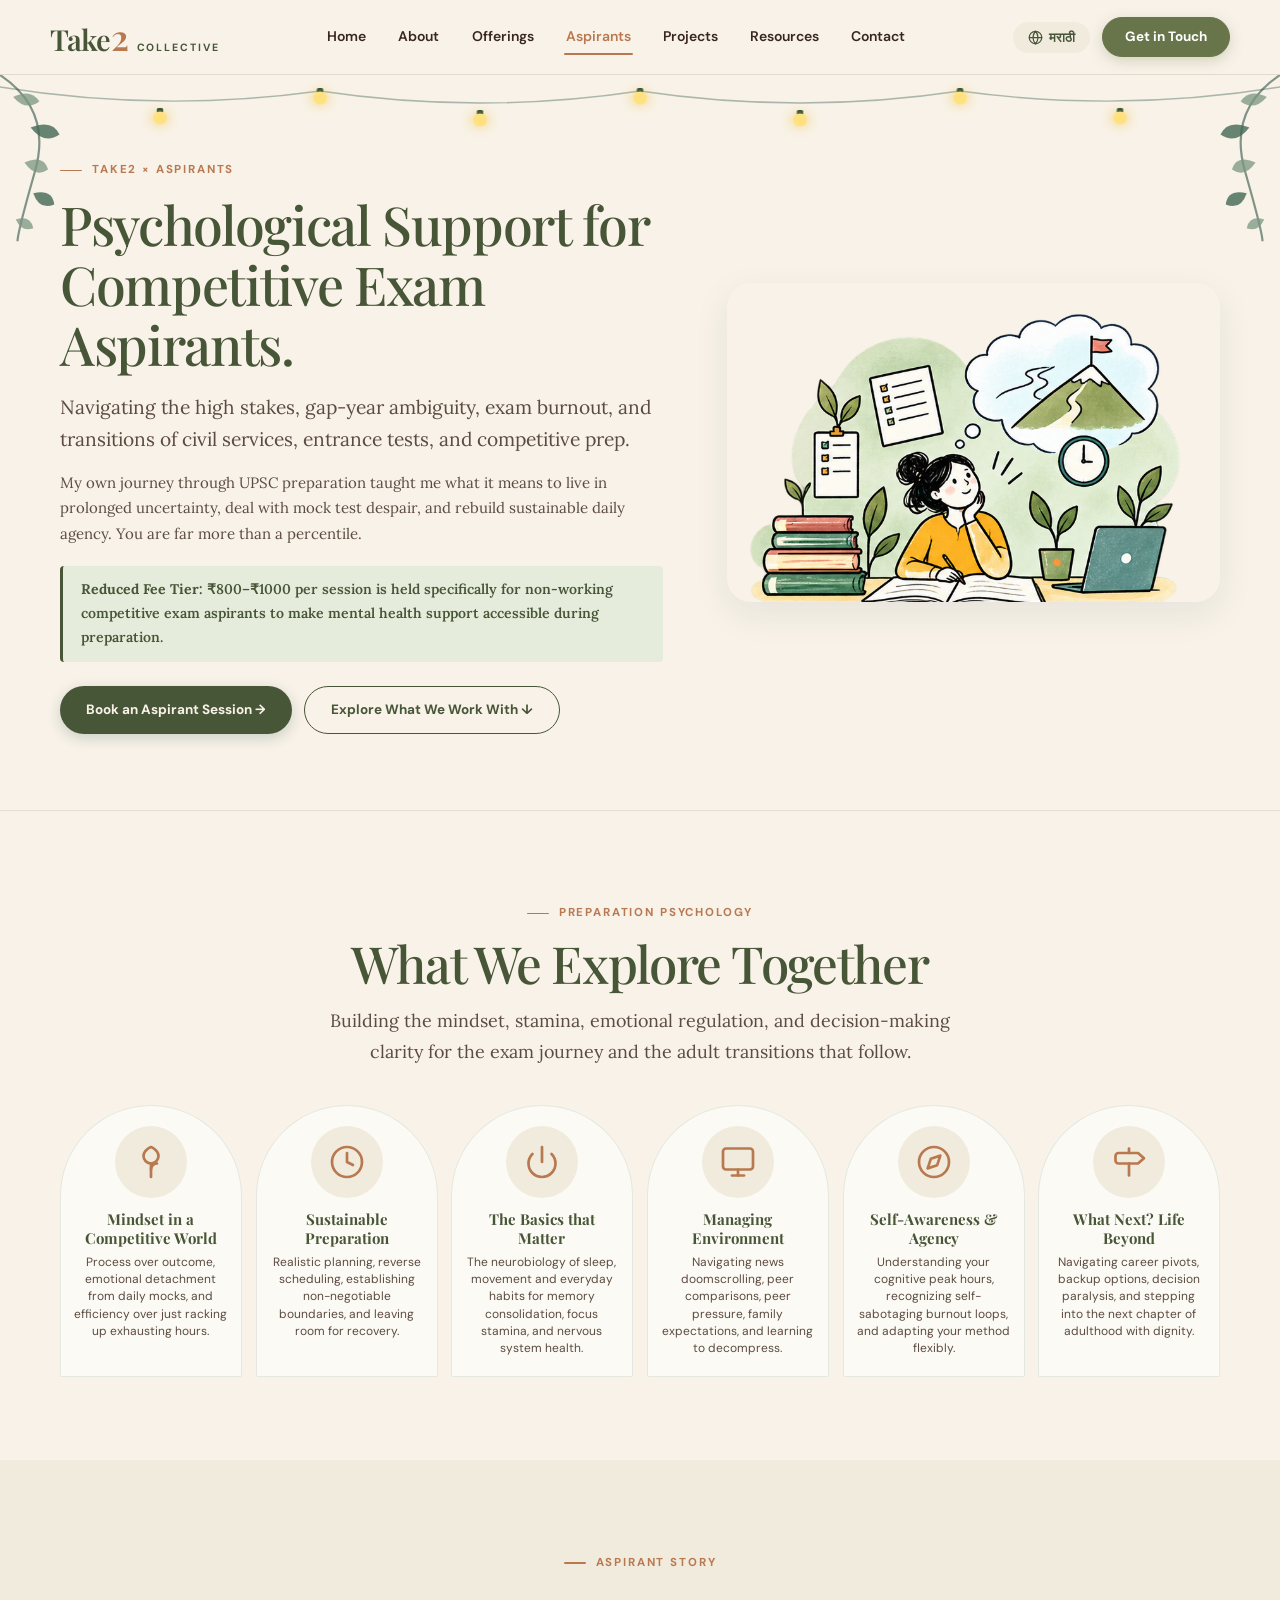
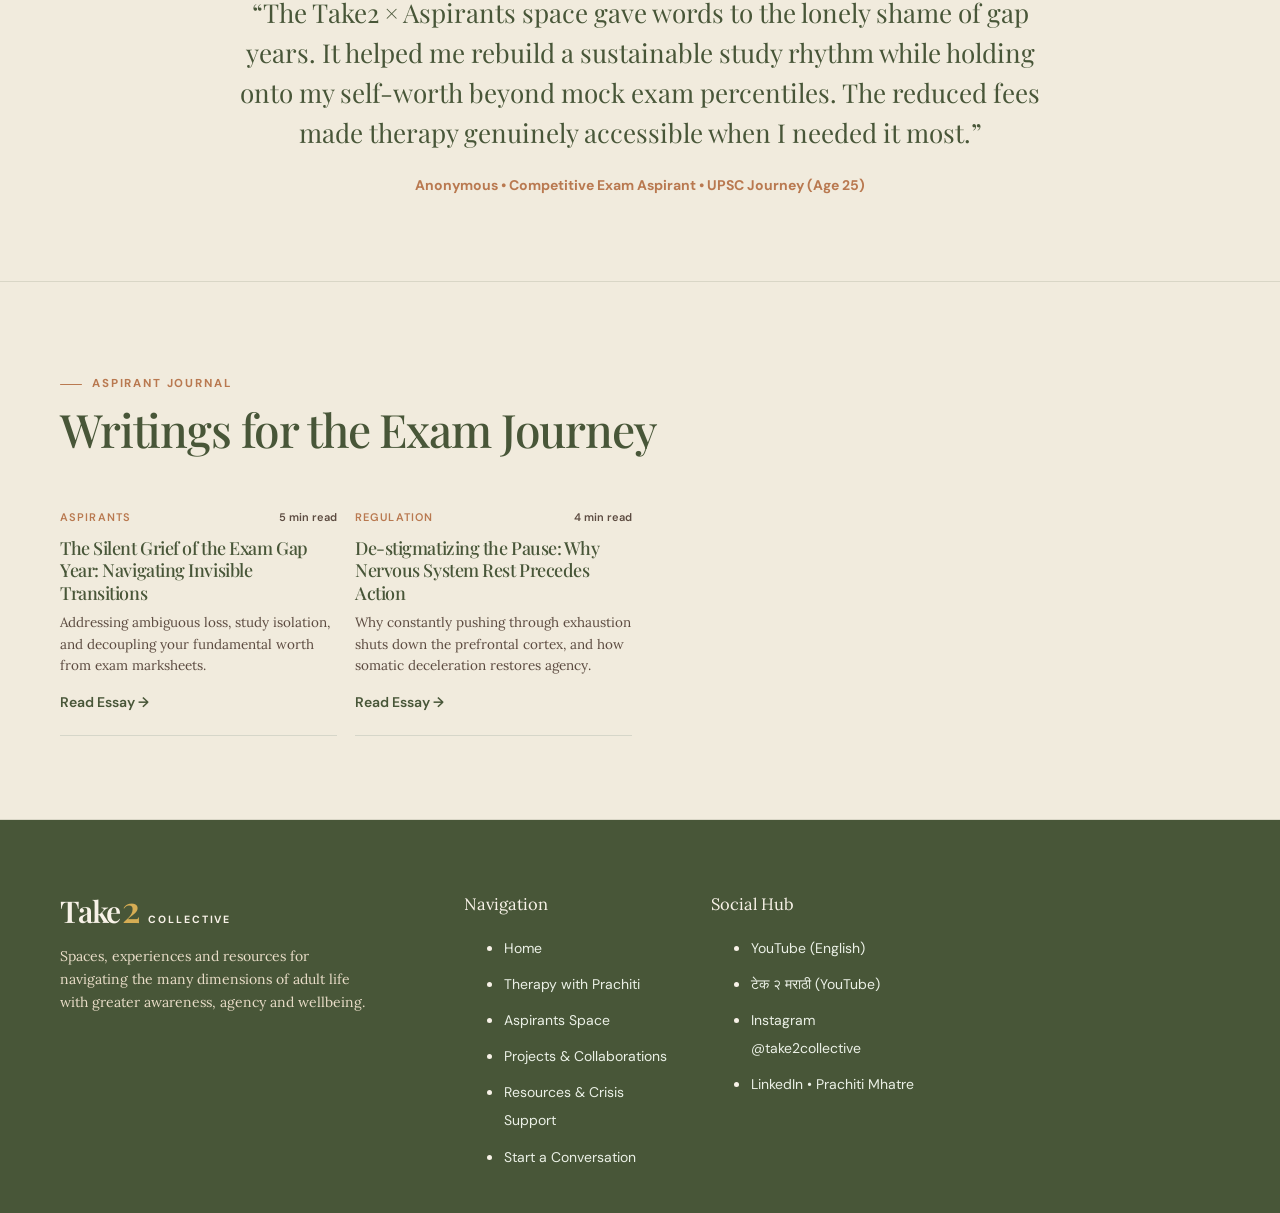
==== commit 6c009325: "Transform homepage into fully designed website: rebuild hero as authentic responsive room scene with" ====
--- a/aspirants.html
+++ b/aspirants.html
@@ -7,7 +7,7 @@
   <title>Aspirants | Take2 Collective</title>
   <meta name="description" content="Dedicated psychological support, group circles and wellbeing spaces for competitive exam aspirants (UPSC, state services, entrance exams) and academic transitions.">
   <link rel="icon" type="image/svg+xml" href="data:image/svg+xml,%3Csvg xmlns='http://www.w3.org/2000/svg' viewBox='0 0 64 64'%3E%3Crect width='64' height='64' rx='17' fill='%231D443C'/%3E%3Cpath d='M13 42c8-13 16-21 25-22 8-1 13 3 13 9 0 8-9 13-21 16' fill='none' stroke='%23F8F5EB' stroke-width='6' stroke-linecap='round'/%3E%3Ccircle cx='45' cy='17' r='5' fill='%23D6A33B'/%3E%3C/svg%3E">
-  <link rel="stylesheet" href="styles.css?v=2.5">
+  <link rel="stylesheet" href="styles.css?v=3.0">
 </head>
 <body>
   <!-- Top Reading Progress Indicator -->
@@ -325,6 +325,6 @@
     </div>
   </div>
 
-  <script src="script.js?v=2.5"></script>
+  <script src="script.js?v=3.0"></script>
 </body>
 </html>
--- a/styles.css
+++ b/styles.css
@@ -564,46 +564,371 @@
   font-weight: 500;
 }
 
-.hero-mockup-stage {
+/* ==========================================================================
+   AUTHENTIC ILLUSTRATED ROOM HERO (NO STATIC SCREENSHOTS)
+   Responsive composition of vintage window, shelf, lantern, lounge furniture,
+   circular jute rug, and central editorial typography.
+   ========================================================================== */
+
+.hero-room-container {
   position: relative;
-  max-width: 1040px;
+  z-index: 2;
+  max-width: 1160px;
   margin: 0 auto;
 }
 
-.hero-artwork-wrapper {
+.hero-room-stage {
+  display: grid;
+  grid-template-columns: 220px 1fr 220px;
+  align-items: center;
+  gap: clamp(16px, 2.5vw, 36px);
+  margin: 0 auto 16px;
+  position: relative;
+}
+
+/* --- Left Side: Vintage Wooden Window + Potted Plant --- */
+.hero-window-wrapper {
   position: relative;
   width: 100%;
-  margin: 0 auto;
-  border-radius: var(--radius-lg);
-  overflow: hidden;
-  box-shadow: 0 16px 44px rgba(67, 91, 62, 0.09);
-  border: 1px solid rgba(223, 234, 214, 0.85);
-  background: var(--bg-primary);
-}
-
-.hero-artwork-img {
+  max-width: 220px;
+  display: flex;
+  flex-direction: column;
+  align-items: flex-start;
+  justify-content: flex-end;
+}
+
+.vintage-window-svg {
   width: 100%;
   height: auto;
   display: block;
-}
-
-.hero-explore-hotspot {
+  filter: drop-shadow(0 12px 28px rgba(72, 86, 56, 0.1));
+}
+
+.window-floor-plant-svg {
   position: absolute;
-  top: 34.9%;
-  left: 35.2%;
-  width: 29.2%;
-  height: 17%;
-  border-radius: 9999px;
-  cursor: pointer;
-  z-index: 10;
-  transition: transform 0.2s ease, box-shadow 0.2s ease, background 0.2s ease;
+  bottom: -14px;
+  left: 14px;
+  width: 135px;
+  height: auto;
+  z-index: 3;
+  filter: drop-shadow(0 8px 16px rgba(56, 39, 31, 0.12));
+  transition: transform 0.35s ease;
+}
+
+.hero-window-wrapper:hover .window-floor-plant-svg {
+  transform: scale(1.03) rotate(-1deg);
+}
+
+/* --- Right Side: Floating Shelf + Floor Lantern --- */
+.hero-shelf-wrapper {
+  position: relative;
+  width: 100%;
+  max-width: 220px;
+  display: flex;
+  flex-direction: column;
+  align-items: flex-end;
+  justify-content: space-between;
+}
+
+.floating-shelf-svg {
+  width: 100%;
+  height: auto;
   display: block;
-}
-
-.hero-explore-hotspot:hover {
-  background: rgba(255, 255, 255, 0.16);
-  box-shadow: 0 0 20px rgba(67, 91, 62, 0.35);
-  transform: scale(1.03);
+  filter: drop-shadow(0 10px 22px rgba(72, 86, 56, 0.08));
+}
+
+.floor-lantern-block {
+  position: relative;
+  width: 90px;
+  margin-top: 16px;
+  margin-right: 24px;
+}
+
+.floor-lantern-svg {
+  width: 100%;
+  height: auto;
+  position: relative;
+  z-index: 2;
+  filter: drop-shadow(0 6px 14px rgba(214, 173, 84, 0.25));
+}
+
+.lantern-glow-pulse {
+  position: absolute;
+  top: 35%;
+  left: 15%;
+  width: 70%;
+  height: 60%;
+  background: radial-gradient(circle, rgba(255, 225, 128, 0.6) 0%, rgba(214, 173, 84, 0.3) 50%, transparent 75%);
+  filter: blur(12px);
+  z-index: 1;
+  animation: lanternGlow 3.5s ease-in-out infinite alternate;
+}
+
+@keyframes lanternGlow {
+  0% {
+    opacity: 0.7;
+    transform: scale(0.95);
+  }
+  100% {
+    opacity: 1;
+    transform: scale(1.1);
+  }
+}
+
+/* --- Center Editorial Content --- */
+.hero-center-content {
+  display: flex;
+  flex-direction: column;
+  align-items: center;
+  text-align: center;
+  position: relative;
+  z-index: 5;
+  padding: 0 10px;
+}
+
+.hero-brand-title {
+  font-family: var(--serif-display);
+  font-size: clamp(38px, 4.4vw, 64px);
+  color: var(--ink);
+  line-height: 1.1;
+  margin: 0 0 10px;
+  font-weight: 600;
+  letter-spacing: -0.02em;
+  display: inline-flex;
+  align-items: baseline;
+  justify-content: center;
+}
+
+.mark-two-brush {
+  position: relative;
+  display: inline-flex;
+  align-items: center;
+  justify-content: center;
+  width: clamp(38px, 4.4vw, 64px);
+  height: clamp(38px, 4.4vw, 64px);
+  margin: 0 4px;
+}
+
+.brush-stroke-svg {
+  position: absolute;
+  width: 100%;
+  height: 100%;
+  pointer-events: none;
+  z-index: 1;
+  top: 0;
+  left: 0;
+}
+
+.two-digit {
+  position: relative;
+  z-index: 2;
+  color: var(--forest);
+  font-family: var(--serif-display);
+  font-weight: 700;
+}
+
+.hero-tagline-wrapper {
+  display: flex;
+  flex-direction: column;
+  align-items: center;
+  margin: 2px 0 14px;
+}
+
+.hero-tagline-script {
+  font-family: var(--serif-display);
+  font-style: italic;
+  font-size: clamp(22px, 2.5vw, 32px);
+  color: var(--forest);
+  margin: 0;
+  line-height: 1.25;
+  font-weight: 500;
+}
+
+.leaf-underline-flourish {
+  width: clamp(200px, 22vw, 280px);
+  height: auto;
+  margin-top: 4px;
+  display: block;
+}
+
+.hero-support-statement {
+  display: flex;
+  align-items: center;
+  justify-content: center;
+  gap: 12px;
+  margin: 4px auto 22px;
+  max-width: 580px;
+}
+
+.hero-support-text {
+  font-family: var(--sans);
+  font-size: clamp(14.5px, 1.25vw, 16.5px);
+  color: var(--muted);
+  margin: 0;
+  line-height: 1.6;
+}
+
+.sparkle-accent {
+  color: var(--gold);
+  font-size: 15px;
+  opacity: 0.9;
+}
+
+.hero-cta-group {
+  display: flex;
+  flex-wrap: wrap;
+  justify-content: center;
+  align-items: center;
+  gap: 14px;
+  margin-top: 4px;
+}
+
+.hero-main-cta {
+  background: var(--olive);
+  color: #FFFFFF !important;
+  border-radius: var(--radius-pill);
+  padding: 13px 28px;
+  box-shadow: 0 4px 16px rgba(104, 116, 73, 0.28);
+  font-weight: 600;
+  letter-spacing: 0.02em;
+}
+
+.hero-main-cta:hover {
+  background: var(--forest);
+  transform: translateY(-2px);
+  box-shadow: 0 6px 20px rgba(72, 86, 56, 0.35);
+}
+
+.hero-secondary-cta {
+  border: 1.5px solid var(--forest);
+  color: var(--forest) !important;
+  background: transparent;
+  border-radius: var(--radius-pill);
+  padding: 12px 26px;
+  font-weight: 600;
+}
+
+.hero-secondary-cta:hover {
+  background: rgba(72, 86, 56, 0.08);
+  transform: translateY(-2px);
+}
+
+/* --- Room Lower Panorama: Lounge Furniture & Jute Rug --- */
+.hero-lounge-stage {
+  position: relative;
+  max-width: 860px;
+  margin: 20px auto 0;
+  padding-bottom: 6px;
+}
+
+.jute-rug-container {
+  position: absolute;
+  bottom: 0;
+  left: 50%;
+  transform: translateX(-50%);
+  width: 100%;
+  max-width: 740px;
+  z-index: 1;
+  pointer-events: none;
+}
+
+.jute-rug-svg {
+  width: 100%;
+  height: auto;
+  display: block;
+}
+
+.lounge-furniture-flex {
+  position: relative;
+  z-index: 2;
+  display: flex;
+  align-items: flex-end;
+  justify-content: center;
+  gap: clamp(10px, 2.5vw, 28px);
+  width: 100%;
+}
+
+.lounge-chair-wrap {
+  position: relative;
+  flex: 0 1 170px;
+  max-width: 170px;
+}
+
+.lounge-armchair-svg {
+  width: 100%;
+  height: auto;
+  display: block;
+  filter: drop-shadow(0 8px 16px rgba(56, 39, 31, 0.08));
+}
+
+.chair-right-wrap .lounge-armchair-svg {
+  transform: scaleX(-1);
+}
+
+.coffee-table-wrap {
+  position: relative;
+  flex: 0 1 220px;
+  max-width: 220px;
+  margin-bottom: -4px;
+}
+
+.coffee-table-svg {
+  width: 100%;
+  height: auto;
+  display: block;
+  filter: drop-shadow(0 8px 18px rgba(56, 39, 31, 0.09));
+}
+
+.zafu-cushion-cluster {
+  position: absolute;
+  bottom: 12px;
+  display: flex;
+  gap: 6px;
+  z-index: 3;
+}
+
+.left-cushions {
+  left: -12px;
+}
+
+.right-cushions {
+  right: -12px;
+}
+
+.zafu-pillow {
+  width: 28px;
+  height: 18px;
+  border-radius: 50%;
+  box-shadow: 0 4px 8px rgba(56, 39, 31, 0.16);
+}
+
+.pillow-moss { background: var(--forest); }
+.pillow-terra { background: var(--terra); }
+.pillow-gold { background: var(--gold); }
+.pillow-sage { background: var(--sage); }
+
+/* Animated Steam from Tea Cup */
+@keyframes teaSteam {
+  0% {
+    transform: translateY(0) scaleX(1);
+    opacity: 0.6;
+  }
+  50% {
+    transform: translateY(-5px) scaleX(1.15);
+    opacity: 0.3;
+  }
+  100% {
+    transform: translateY(-11px) scaleX(0.85);
+    opacity: 0;
+  }
+}
+
+.tea-steam-wisp {
+  animation: teaSteam 2.6s ease-out infinite;
+}
+
+.steam-2 {
+  animation-delay: 1.3s;
 }
 
 .sr-only {
@@ -3669,94 +3994,6 @@
    HOMEPAGE HERO MOBILE REORGANIZATION & 5 OFFERINGS GRID
    ========================================================================== */
 
-/* --- Hero Mobile Header (Clean dominant typography vertically stacked) --- */
-.hero-mobile-header {
-  display: none;
-}
-
-.hero-desktop-actions-row {
-  display: flex;
-  justify-content: center;
-  align-items: center;
-  gap: 16px;
-  margin-top: 24px;
-}
-
-@media (max-width: 767px) {
-  .hero-desktop-actions-row {
-    display: none !important;
-  }
-
-  .hero-mobile-header {
-    display: block;
-    text-align: center;
-    padding: 0 12px 18px;
-    position: relative;
-    z-index: 5;
-  }
-
-  .hero-mobile-header .hero-brand-title {
-    font-family: var(--serif-display);
-    font-size: clamp(32px, 8.5vw, 42px);
-    font-weight: 700;
-    color: var(--forest);
-    letter-spacing: -0.03em;
-    line-height: 1.12;
-    margin: 0 0 6px;
-    display: inline-flex;
-    align-items: baseline;
-    justify-content: center;
-  }
-
-  .hero-mobile-header .hero-brand-title .mark-two {
-    color: var(--terra);
-    font-size: 1.25em;
-    font-family: var(--serif-heading);
-    margin: 0 2px;
-  }
-
-  .hero-mobile-header .hero-tagline {
-    font-family: var(--serif-heading);
-    font-style: italic;
-    font-size: clamp(20px, 5.5vw, 25px);
-    color: var(--terra);
-    margin: 0 0 12px;
-    line-height: 1.3;
-    font-weight: 500;
-  }
-
-  .hero-mobile-header .hero-support-text {
-    font-family: var(--sans);
-    font-size: 14.5px;
-    line-height: 1.6;
-    color: var(--ink);
-    margin: 0 auto 18px;
-    max-width: 440px;
-  }
-
-  .hero-mobile-header .hero-mobile-buttons {
-    display: flex;
-    flex-direction: column;
-    gap: 10px;
-    max-width: 360px;
-    margin: 0 auto;
-  }
-
-  .hero-mobile-header .hero-mobile-buttons .button {
-    width: 100%;
-    min-height: 48px;
-    display: inline-flex;
-    align-items: center;
-    justify-content: center;
-    font-size: 14.5px;
-    padding: 12px 20px;
-  }
-
-  .hero-explore-hotspot {
-    display: none !important;
-  }
-}
-
 /* --- OFFERINGS FIVE GRID (Section 3: What Take2 Offers) --- */
 .offerings-five-grid {
   display: grid;
@@ -4022,3 +4259,382 @@
   }
 }
 
+
+
+/* ==========================================================================
+   HOMEPAGE SECTIONS: A (Intro), E (Projects), F (Resources)
+   ========================================================================== */
+
+/* --- SECTION A: A WARM INTRODUCTION --- */
+.intro-section {
+  padding: clamp(52px, 6.5vw, 84px) 0;
+  background: var(--bg-primary);
+  border-bottom: 1px solid var(--line);
+}
+
+.intro-grid {
+  display: grid;
+  grid-template-columns: 1.15fr 0.85fr;
+  gap: clamp(32px, 5vw, 68px);
+  align-items: center;
+}
+
+.intro-copy .lead {
+  font-family: var(--sans);
+  font-size: clamp(16.5px, 1.4vw, 19px);
+  line-height: 1.7;
+  color: var(--forest);
+  margin-bottom: 16px;
+  font-weight: 500;
+}
+
+.intro-anchors-list {
+  display: flex;
+  flex-direction: column;
+  gap: 16px;
+  margin: 24px 0;
+}
+
+.intro-anchor-item {
+  display: flex;
+  gap: 12px;
+  align-items: flex-start;
+}
+
+.anchor-bullet {
+  color: var(--terra);
+  font-size: 15px;
+  line-height: 1.4;
+  flex-shrink: 0;
+}
+
+.intro-anchor-item strong {
+  display: block;
+  font-family: var(--sans);
+  font-size: 15px;
+  color: var(--ink);
+  margin-bottom: 3px;
+}
+
+.intro-anchor-item p {
+  font-family: var(--sans);
+  font-size: 14px;
+  line-height: 1.6;
+  color: var(--muted);
+  margin: 0;
+}
+
+.intro-illustration-card {
+  background: var(--bg-secondary);
+  border: 1px solid var(--subtle-border);
+  border-radius: var(--radius-organic);
+  padding: clamp(18px, 3vw, 28px);
+  box-shadow: var(--soft-shadow);
+  text-align: center;
+  transition: var(--transition);
+}
+
+.intro-illustration-card:hover {
+  transform: translateY(-3px);
+  box-shadow: var(--glow-warm);
+}
+
+.intro-illustration-card img {
+  width: 100%;
+  max-width: 440px;
+  height: auto;
+  display: block;
+  margin: 0 auto 14px;
+  border-radius: var(--radius-sm);
+}
+
+.intro-illustration-card figcaption {
+  font-family: var(--serif-heading);
+  font-style: italic;
+  font-size: 15px;
+  color: var(--forest);
+}
+
+/* --- SECTION E: PROJECTS & COMMUNITY --- */
+.projects-preview-section {
+  padding: clamp(52px, 6.5vw, 84px) 0;
+  background: var(--bg-primary);
+  border-bottom: 1px solid var(--line);
+}
+
+.projects-editorial-grid {
+  display: grid;
+  grid-template-columns: repeat(2, 1fr);
+  gap: clamp(20px, 3vw, 32px);
+  margin-top: 36px;
+}
+
+.project-preview-card {
+  background: var(--bg-secondary);
+  border: 1px solid var(--subtle-border);
+  border-radius: var(--radius-md);
+  overflow: hidden;
+  transition: var(--transition);
+  display: flex;
+  flex-direction: column;
+}
+
+.project-preview-card:hover {
+  transform: translateY(-4px);
+  box-shadow: var(--glow-warm);
+  border-color: var(--olive);
+}
+
+.project-preview-visual {
+  position: relative;
+  overflow: hidden;
+  aspect-ratio: 16 / 9;
+  background: var(--bg-primary);
+}
+
+.project-preview-visual img {
+  width: 100%;
+  height: 100%;
+  object-fit: cover;
+  transition: transform 0.45s ease;
+}
+
+.project-preview-card:hover .project-preview-visual img {
+  transform: scale(1.04);
+}
+
+.project-pill-tag {
+  position: absolute;
+  top: 12px;
+  left: 12px;
+  background: rgba(248, 242, 232, 0.94);
+  color: var(--forest);
+  font-family: var(--sans);
+  font-size: 11.5px;
+  font-weight: 700;
+  letter-spacing: 0.06em;
+  text-transform: uppercase;
+  padding: 4px 10px;
+  border-radius: var(--radius-pill);
+  box-shadow: 0 2px 8px rgba(56, 39, 31, 0.1);
+}
+
+.project-preview-body {
+  padding: clamp(18px, 2.5vw, 24px);
+  display: flex;
+  flex-direction: column;
+  flex: 1;
+}
+
+.project-preview-body h3 {
+  font-family: var(--serif-display);
+  font-size: clamp(19px, 2vw, 23px);
+  color: var(--forest);
+  margin: 0 0 10px;
+  line-height: 1.3;
+}
+
+.project-preview-body p {
+  font-family: var(--sans);
+  font-size: 14.5px;
+  line-height: 1.65;
+  color: var(--muted);
+  margin: 0 0 16px;
+  flex: 1;
+}
+
+/* --- SECTION F: RESOURCES & REFLECTIONS --- */
+.resources-preview-section {
+  padding: clamp(52px, 6.5vw, 84px) 0;
+  background: var(--bg-secondary);
+  border-bottom: 1px solid var(--line);
+}
+
+.resources-editorial-grid {
+  display: grid;
+  grid-template-columns: repeat(2, 1fr);
+  gap: clamp(20px, 3vw, 28px);
+  margin-top: 36px;
+}
+
+.resource-preview-card {
+  background: var(--bg-primary);
+  border: 1px solid var(--subtle-border);
+  border-radius: var(--radius-md);
+  padding: clamp(22px, 3vw, 30px);
+  display: flex;
+  flex-direction: column;
+  transition: var(--transition);
+}
+
+.resource-preview-card:hover {
+  transform: translateY(-3px);
+  box-shadow: var(--glow-warm);
+  border-color: var(--olive);
+}
+
+.resource-card-icon {
+  width: 42px;
+  height: 42px;
+  border-radius: 50%;
+  background: rgba(217, 216, 185, 0.45);
+  display: flex;
+  align-items: center;
+  justify-content: center;
+  color: var(--forest);
+  margin-bottom: 14px;
+}
+
+.resource-card-icon svg {
+  width: 22px;
+  height: 22px;
+}
+
+.resource-type-label {
+  font-family: var(--sans);
+  font-size: 11.5px;
+  font-weight: 700;
+  text-transform: uppercase;
+  letter-spacing: 0.08em;
+  color: var(--terra);
+  margin-bottom: 6px;
+}
+
+.resource-preview-card h3 {
+  font-family: var(--serif-display);
+  font-size: clamp(18px, 1.8vw, 21px);
+  color: var(--forest);
+  margin: 0 0 10px;
+  line-height: 1.35;
+}
+
+.resource-preview-card p {
+  font-family: var(--sans);
+  font-size: 14px;
+  line-height: 1.6;
+  color: var(--muted);
+  margin: 0 0 18px;
+  flex: 1;
+}
+
+.resource-action-link,
+.article-read-btn {
+  font-family: var(--sans);
+  font-size: 14px;
+  font-weight: 600;
+  color: var(--forest);
+  text-decoration: none;
+  background: none;
+  border: none;
+  padding: 0;
+  cursor: pointer;
+  display: inline-flex;
+  align-items: center;
+  gap: 6px;
+  transition: color 0.25s ease;
+  align-self: flex-start;
+}
+
+.resource-action-link:hover,
+.article-read-btn:hover {
+  color: var(--terra);
+}
+
+/* --- Responsive Adaptations for Hero & Sections --- */
+@media (max-width: 1024px) {
+  .hero-room-stage {
+    grid-template-columns: 180px 1fr 180px;
+    gap: 14px;
+  }
+  .vintage-window-svg,
+  .floating-shelf-svg {
+    max-width: 180px;
+  }
+}
+
+@media (max-width: 768px) {
+  .hero-room-stage {
+    display: flex;
+    flex-direction: column;
+    align-items: center;
+  }
+  .hero-window-wrapper,
+  .hero-shelf-wrapper {
+    display: none;
+  }
+  .hero-center-content {
+    padding: 0 8px;
+    margin-bottom: 24px;
+  }
+  .hero-brand-title {
+    font-size: clamp(34px, 8.5vw, 44px);
+  }
+  .hero-tagline-script {
+    font-size: clamp(20px, 5.5vw, 24px);
+  }
+  .hero-cta-group {
+    flex-direction: column;
+    width: 100%;
+    max-width: 320px;
+  }
+  .hero-cta-group .button {
+    width: 100%;
+    min-height: 48px;
+    justify-content: center;
+  }
+  .lounge-furniture-flex {
+    gap: 12px;
+  }
+  .lounge-chair-wrap {
+    flex: 0 1 120px;
+    max-width: 120px;
+  }
+  .coffee-table-wrap {
+    flex: 0 1 160px;
+    max-width: 160px;
+  }
+  .zafu-cushion-cluster {
+    display: none;
+  }
+  .intro-grid {
+    grid-template-columns: 1fr;
+    gap: 36px;
+  }
+  .projects-editorial-grid,
+  .resources-editorial-grid {
+    grid-template-columns: 1fr;
+    gap: 20px;
+  }
+}
+
+@media (max-width: 480px) {
+  .hero-lounge-stage {
+    max-width: 100%;
+    margin-top: 12px;
+  }
+  .lounge-furniture-flex {
+    gap: 6px;
+    justify-content: space-around;
+  }
+  .lounge-chair-wrap {
+    flex: 0 1 85px;
+    max-width: 85px;
+  }
+  .coffee-table-wrap {
+    flex: 0 1 120px;
+    max-width: 120px;
+  }
+  .jute-rug-container {
+    max-width: 310px;
+  }
+  .hero-brand-title {
+    font-size: clamp(30px, 8.5vw, 36px);
+  }
+  .mark-two-brush {
+    width: clamp(32px, 8vw, 40px);
+    height: clamp(32px, 8vw, 40px);
+  }
+  .leaf-underline-flourish {
+    width: 180px;
+  }
+}
